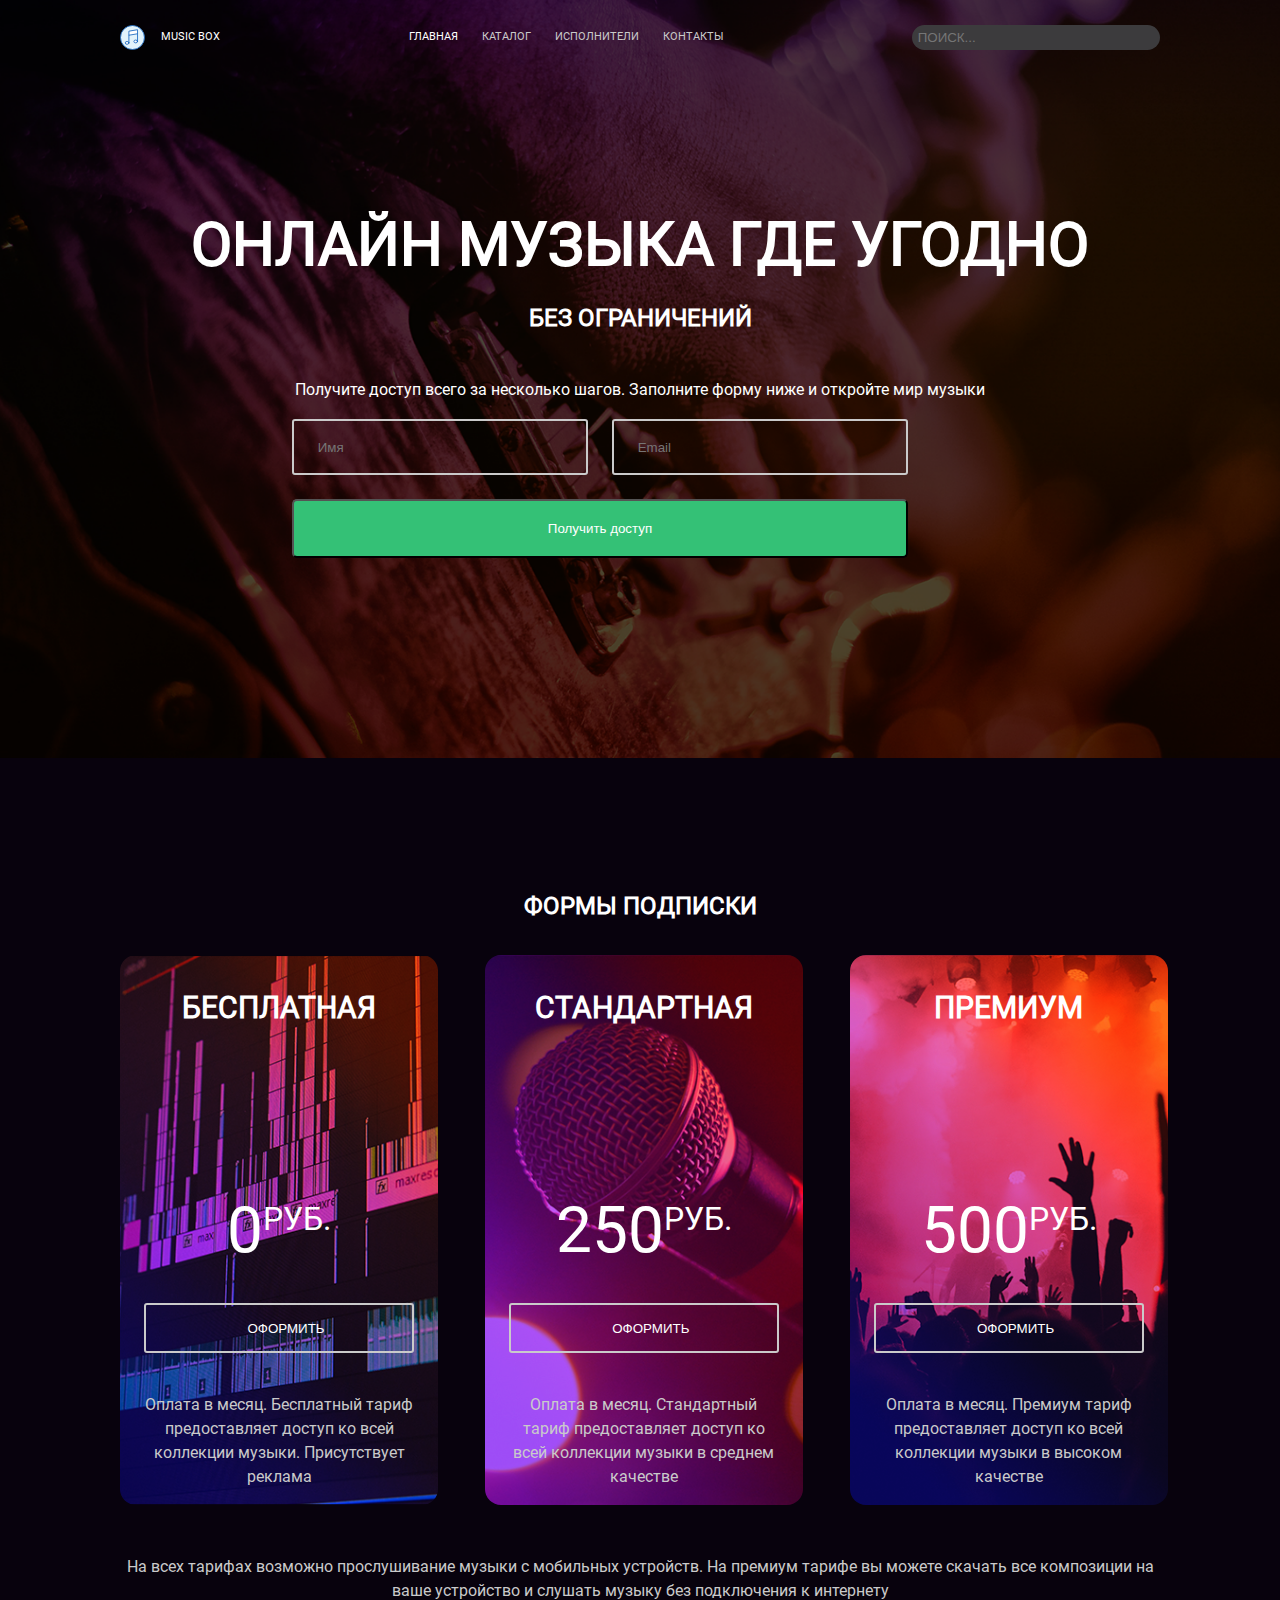
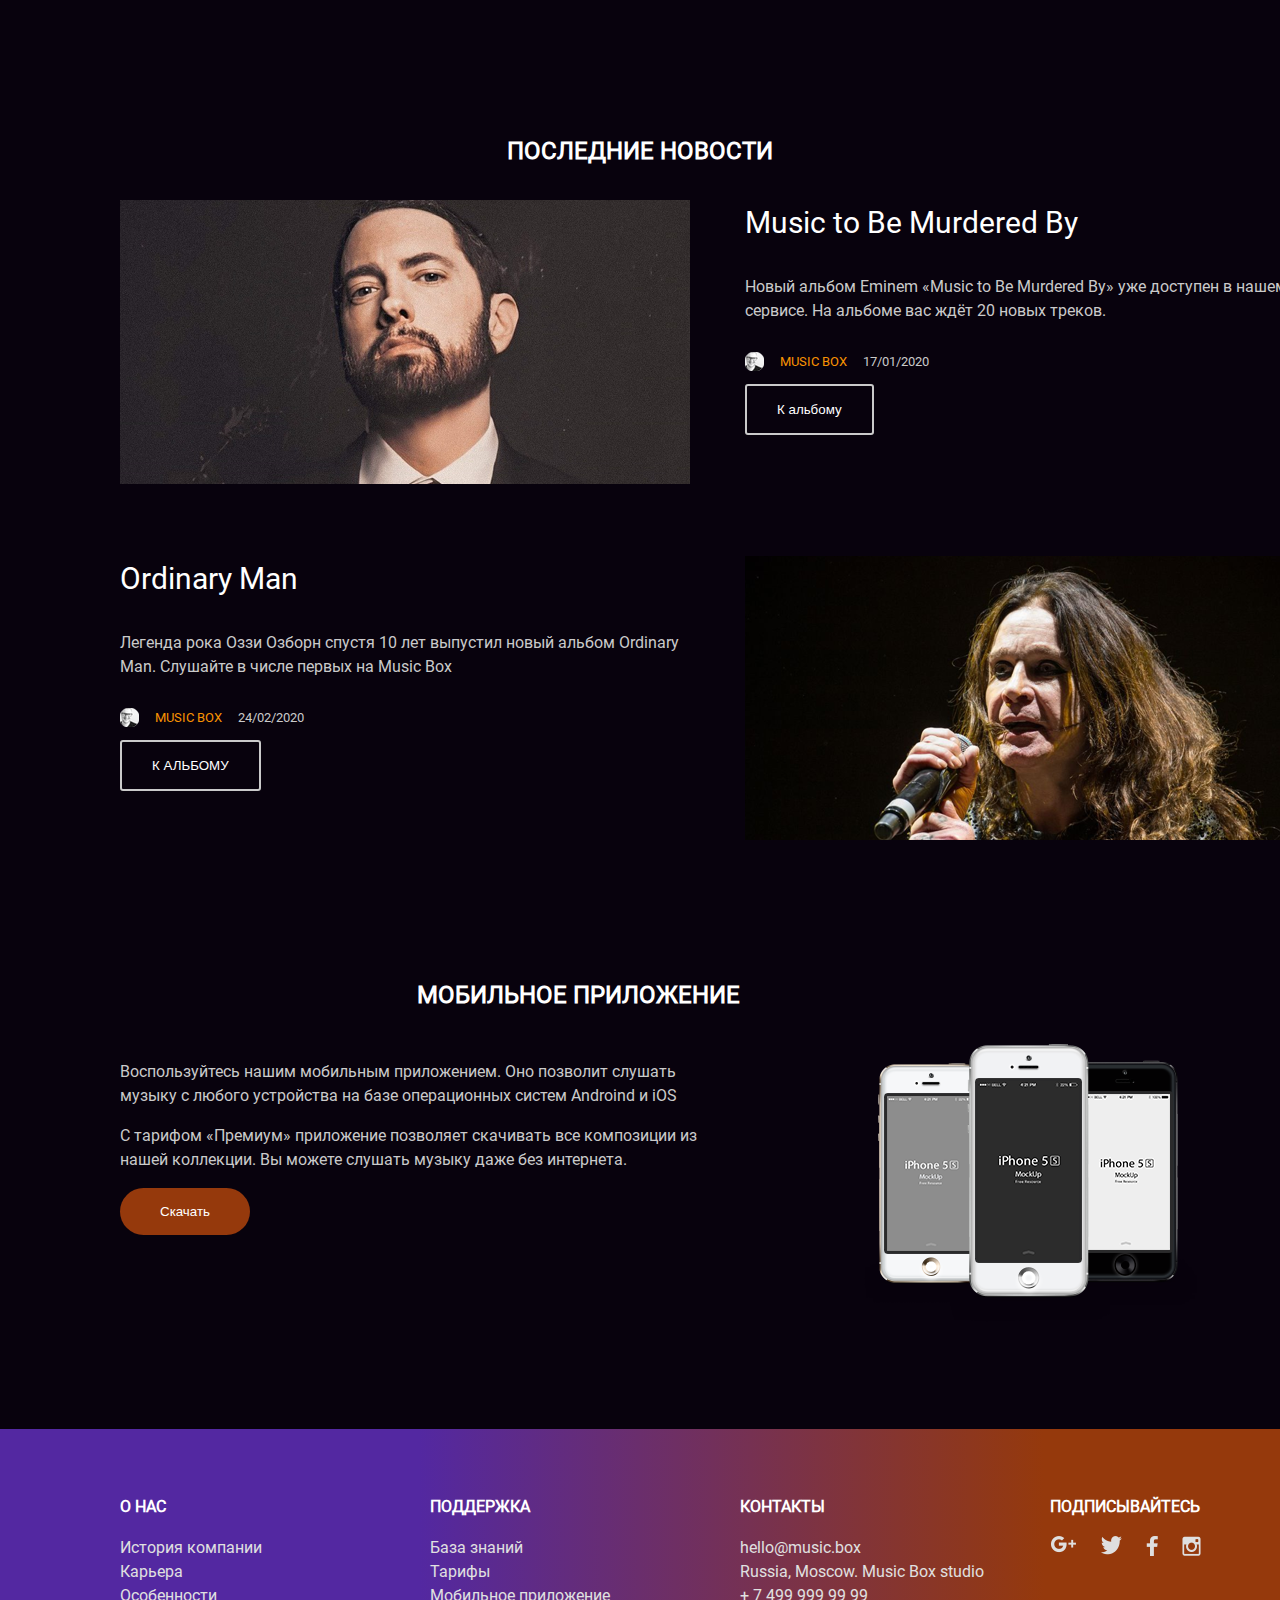
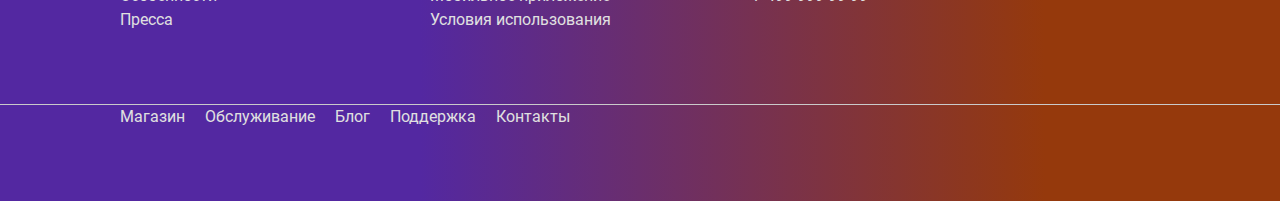
==== src/index.html @ 3cc0a477 "." ====
<!DOCTYPE html>
<html lang="ru">
  <head>
    <meta charset="utf-8">
    <meta name="viewport" content="width=device-width, initial-scale=1">
    <title>layout-designer-project-lvl2 MrsDante</title>
    <link rel="stylesheet" href="css/app.css">
  </head>
  <body>
   
    <header class="main-header" id="page-description">
      
      <nav class="header-navigation">

        <div class="header-nav-left">
         <img src="images/logo.svg" alt="maik" class="header-logo">
         <a class="header-navigation-item white-color" href="#">Music Box</a>
        </div>
        <div class="header-nav-middle">
         <a class="header-navigation-item white-color mobile-grey" href="#">Главная</a>
         <a class="header-navigation-item" href="#">Каталог</a>
         <a class="header-navigation-item mobile-white" href="#">Исполнители</a>
         <a class="header-navigation-item" href="#">Контакты</a>
        </div>
        <div class="header-nav-right">
         
          <input type="text" placeholder=" ПОИСК..." class="navigation-search-form">
        
        </div>
      
        </nav>

        <div class="header-main">
          <h1 class="header-main-title white-color">Онлайн музыка где угодно</h1>
          <h2 class="header-secont-title white-color">без ограничений</h2>
          <p class="header-description white-color">Получите доступ всего за несколько шагов. Заполните форму ниже и откройте мир музыки</p>
        
          <div class="header-register-forms">
            <input type="text" placeholder=" Имя" class="header-form-name white-color">
            <input type="text" placeholder=" Email" class="header-form-email white-color">
          
         <button class="btn header-button" type="submit">Получить доступ</button>
        </div>
          
        </div>

    </header>


    <section class="subscription" id="page-pricing">
      <h2 class="sub-title white-color">Формы подписки</h2>
       <div class="subscription-items">
          
          <div class="subscription-item sub-item-bg-1">
            <h3 class="subs-title">Бесплатная</h3>
            <div class="sub-price">
              <p class="pricing-value white-color">0<sup><span class="prise-up">РУБ.</span></sup></p>
            </div>
            <button class="btn sub-button">ОФОРМИТЬ</button>
            <p class="sub-description">Оплата в месяц. Бесплатный тариф предоставляет доступ ко всей коллекции музыки. Присутствует реклама</p>
          </div>

          <div class="subscription-item sub-item-bg-2">
            <h3 class="subs-title">Стандартная</h3>
            <div class="sub-price">
              <p class="pricing-value white-color">250<sup><span class="prise-up">РУБ.</span></sup></p>
            </div>
            <button class="btn sub-button">ОФОРМИТЬ</button>
            <p class="sub-description">Оплата в месяц. Стандартный тариф предоставляет доступ ко всей коллекции музыки в среднем качестве</p>
          </div>

          <div class="subscription-item sub-item-bg-3">
            <h3 class="subs-title">Премиум</h3>
            <div class="sub-price">
              <p class="pricing-value white-color">500<sup><span class="prise-up">РУБ.</span></sup></p>
            </div>
            <button class="btn sub-button">ОФОРМИТЬ</button>
            <p class="sub-description">Оплата в месяц. Премиум тариф предоставляет доступ ко всей коллекции музыки в высоком качестве</p>
          </div>          


       </div>

 <p class="sub-section-note">На всех тарифах возможно прослушивание музыки с мобильных устройств. На премиум тарифе вы можете скачать все композиции на ваше устройство и слушать музыку без подключения к интернету</p>
    </section>



    <section class="news">

<h2 class="news-header white-color">Последние новости</h2>

<div class="news-container">


   <div class="news-item">
     <div class="news-left">
       <img src="images/Music to Be Murdered By.png" alt="бородатый чел">
     </div>
     <div class="news-right">
     <h3 class="news-item-header">Music to Be Murdered By</h3>
     <p>Новый альбом Eminem «Music to Be Murdered By» уже доступен в нашем сервисе. На альбоме вас ждёт 20 новых треков.</p>
     <div class="news-links">
       <img class="news-icon" alt="music" src="images/avatar.png">
       <a class="news-link" href="#">Music box</a>
       <p>17/01/2020</p>
     </div>
     <button class="btn news-btn">К альбому</button>
     </div>
   </div>

   <!-- <div class="news-item">
    <div class="news-right">
      <img src="images/Ordinary Man.png" alt="женщина с микрофоном">
    </div>
    <div class="news-left">
    <h3>Ordinary Man</h3>
    <p>Легенда рока Оззи Озборн спустя 10 лет выпустил новый альбом Ordinary Man. Слушайте в числе первых на Music Box</p>
    <div class="news-links">
      <a class="news-link" href="#">MUSIC BOX</a>
      <a class="news-link" href="#">24/02/2020</a>
    </div>
    <button class="btn news-btn">К АЛЬБОМУ</button>
    </div>
  </div> -->

  <div class="news-item news-item-bottom">
    <div class="news-right">
      <h3 class="news-item-header">Ordinary Man</h3>
      <p>Легенда рока Оззи Озборн спустя 10 лет выпустил новый альбом Ordinary Man. Слушайте в числе первых на Music Box</p>
      <div class="news-links">
        <img class="news-icon" alt="music" src="images/avatar.png">
        <a class="news-link" href="#">MUSIC BOX</a>
        <p>24/02/2020</p>
      </div>
      <button class="btn news-btn">К АЛЬБОМУ</button>
    </div>
    <div class="news-left">
      <img src="images/Ordinary Man.png" alt="женщина с микрофоном">
    </div>
  </div>

</div>
    </section>



    <section class="mobile-app" id="page-app">
      <h2 class="mobile-app-title white-color">Мобильное приложение</h2>
      <div class="mobile-app-description">
        <div class="mob-app-left">
          <p>Воспользуйтесь нашим мобильным приложением. Оно позволит слушать музыку с любого устройства на базе операционных систем Androind и iOS</p>
          <p>С тарифом «Премиум» приложение позволяет скачивать все композиции из нашей коллекции. Вы можете слушать музыку даже без интернета.</p>
          <button class="btn mobile-app-button">Скачать</button>
        </div>
        <div class="mob-app-right">
          <img src="images/iphone.png" alt="телефоны" class="mobile-app-image">
        </div>
      </div>
    </section>
  

    <footer class="main-footer bg-gradient">
      
      <div class="footer-container"> <!--контейнеру в сss задать внизу белый бордер-->
       
        <div class="footer-item">
          <p class="link-title white-color">О нас</p>
          <a href="#" class="footer-link">История компании</a>
          <a href="#" class="footer-link">Карьера</a>
          <a href="#" class="footer-link">Особенности</a>
          <a href="#" class="footer-link">Пресса</a>
        </div>

        <div class="footer-item">
          <p class="link-title white-color">Поддержка</p>
          <a href="#" class="footer-link">База знаний</a>
          <a href="#" class="footer-link">Тарифы</a>
          <a href="#" class="footer-link">Мобильное приложение</a>
          <a href="#" class="footer-link">Условия использования</a>
        </div>

        <div class="footer-item">
          <p class="link-title white-color">Контакты</p>
          <a href="#" class="footer-link">hello@music.box</a>
          <a href="#" class="footer-link">Russia, Moscow. Music Box studio</a>
          <a href="#" class="footer-link">+ 7 499 999 99 99</a>
        </div>
        
        <div class="footer-item">
          <p class="link-title white-color">Подписывайтесь</p>
          <div class="footer-images">
          <a href="#" class="footer-link"><img src="images/Google+.png" alt="google" class="footer-icon footer-img-marg" width="26px" height="17px"></a>
          <a href="#" class="footer-link"><img src="images/Twitter.png" alt="twitter" class="footer-icon footer-img-marg"  width="22px" height="19px"></a>
          <a href="#" class="footer-link"><img src="images/Facebook.png" alt="facebook" class="footer-icon footer-img-marg"  width="12px" height="20px"></a>
          <a href="#" class="footer-link"><img src="images/Instagram.png" alt="instagram" class="footer-icon footer-img-marg"  width="19px" height="20px"></a>
          </div>
        </div>       

      </div>

      <div class="footer-navigation-line">
        <div clas="footer-navigation-links">
        <a href="#" class="footer-link footer-link-bottom">Магазин</a>
        <a href="#" class="footer-link footer-link-bottom">Обслуживание</a>
        <a href="#" class="footer-link footer-link-bottom">Блог</a>
        <a href="#" class="footer-link footer-link-bottom">Поддержка</a>
        <a href="#" class="footer-link footer-link-bottom">Контакты</a>
      </div>
      </div>

    </footer>


  </body>
</html>
---- src/css/app.css ----
@font-face {
  font-weight: 400;
  font-family: "Roboto";
  src: url("../fonts/Roboto-Regular.ttf") format("truetype");
}

@font-face {
  font-weight: 500;
  font-family: "Roboto Medium";
  src: url("../fonts/Roboto-Medium.ttf") format("truetype");
}

@font-face {
  font-weight: 700;
  font-family: "Roboto Bold";
  src: url("../fonts/Roboto-Bold.ttf") format("truetype");
}

/* * {
    box-sizing: border-box;
  }*/
body {
  font-family: Roboto, sans-serif;
  /*font-size: 18px;*/
  line-height: 1.5;
  background-color: #08020d;
  color: #cacaca;
  margin: 0;
}

h1 {
  font-size: 60px;
  line-height: 90px;
  font-weight: bold;
  text-transform: uppercase;
}

h2 {
  /*font-size: 38px;*/
  line-height: 57px;
  font-weight: bold;
  text-transform: uppercase;
}

h3 {
  font-size: 30px;
}

.white-color {
  color: white;
}

@media (max-width: 770px) {
  h1 {
    font-size: 30px;
    line-height: 45px;
    font-weight: bold;
    text-transform: uppercase;
  }
  h2 {
    font-size: 18px;
    line-height: 27px;
    font-weight: bold;
    text-transform: uppercase;
  }
}

header {
  width: 100%;
  max-width: 1440px;
  position: relative;
}

.main-header {
  background-image: url("../images/banner.png");
  background-position: center;
  background-size: cover;
  width: 100%;
}

.header-logo {
  width: 25px;
  height: 25px;
}

.header-navigation {
  padding-top: 25px;
  padding-right: 120px;
  padding-left: 120px;
  display: -webkit-box;
  display: -ms-flexbox;
  display: flex;
  -webkit-box-orient: horizontal;
  -webkit-box-direction: normal;
      -ms-flex-direction: row;
          flex-direction: row;
  -webkit-box-align: center;
      -ms-flex-align: center;
          align-items: center;
  -webkit-box-pack: justify;
      -ms-flex-pack: justify;
          justify-content: space-between;
  font-size: 11px;
  font-weight: normal;
}

.header-navigation-item {
  text-decoration: none;
  text-transform: uppercase;
  color: #CACACA;
}

.header-navigation-item.white-color {
  color: white;
}

.header-nav-left {
  justify-self: flex-start;
  -ms-flex-item-align: center;
      align-self: center;
  display: -webkit-box;
  display: -ms-flexbox;
  display: flex;
  gap: 16px;
  -webkit-box-align: center;
      -ms-flex-align: center;
          align-items: center;
}

.header-nav-right {
  justify-self: flex-end;
}

.header-nav-middle {
  display: -webkit-box;
  display: -ms-flexbox;
  display: flex;
  gap: 24px;
  -webkit-box-align: center;
      -ms-flex-align: center;
          align-items: center;
}

.navigation-search-form {
  width: 248px;
  height: 25px;
  padding: 0;
  margin-right: 0;
  border-radius: 50px;
  background-color: #3C3B3D;
  -webkit-box-sizing: border-box;
          box-sizing: border-box;
  border-color: transparent;
}

.header-main {
  padding-top: 150px;
  padding-bottom: 200px;
  margin-left: 120px;
  margin-right: 120px;
  text-align: center;
}

.header-main-title,
.header-secont-title,
.header-description {
  margin: 0;
}

.header-description {
  padding-bottom: 17px;
}

.header-secont-title {
  padding-bottom: 31px;
}

.header-register-forms {
  display: -ms-grid;
  display: grid;
  grid-column-gap: 24px;
  max-width: 570px;
  -webkit-box-pack: center;
      -ms-flex-pack: center;
          justify-content: center;
  margin-left: 195px;
}

.header-button {
  /*width: 1070px;*/
  min-width: 570px;
  border-radius: 5px;
  padding: 20px 30px;
  background-color: #34C176;
  color: white;
  -ms-grid-column: 1;
  -ms-grid-column-span: 2;
  grid-column: 1/3;
  -ms-grid-row: 2;
  grid-row: 2;
}

.header-form-name,
.header-form-email {
  background-color: transparent;
  border: 2px solid #cacaca;
  border-radius: 3px;
  min-width: 270px;
  min-height: 50px;
  padding-left: 20px;
  margin-bottom: 1.5rem;
}

.header-form-name {
  -ms-grid-column: 1;
  -ms-grid-column-span: 1;
  grid-column: 1/2;
  -ms-grid-row: 1;
  grid-row: 1;
}

.header-form-email {
  -ms-grid-column: 2;
  -ms-grid-column-span: 1;
  grid-column: 2/3;
  -ms-grid-row: 1;
  grid-row: 1;
}

@media (max-width: 770px) {
  header {
    width: 100%;
    max-width: 770px;
    padding-right: 20px;
    padding-left: 20px;
  }
  .header-navigation {
    display: -webkit-box;
    display: -ms-flexbox;
    display: flex;
    -webkit-box-orient: vertical;
    -webkit-box-direction: normal;
        -ms-flex-direction: column;
            flex-direction: column;
    -ms-flex-wrap: nowrap;
        flex-wrap: nowrap;
    padding: 27px 0 0 0;
    -webkit-box-align: start;
        -ms-flex-align: start;
            align-items: flex-start;
  }
  .header-nav-middle {
    display: -webkit-box;
    display: -ms-flexbox;
    display: flex;
    -webkit-box-orient: vertical;
    -webkit-box-direction: normal;
        -ms-flex-direction: column;
            flex-direction: column;
    gap: 0;
    padding-top: 17px;
  }
  .header-navigation-item {
    -ms-flex-item-align: start;
        align-self: flex-start;
    -ms-grid-column-align: center;
        justify-self: center;
  }
  .header-nav-left {
    -ms-flex-item-align: start;
        align-self: flex-start;
    justify-self: center;
    display: -webkit-box;
    display: -ms-flexbox;
    display: flex;
    -webkit-box-pack: center;
        -ms-flex-pack: center;
            justify-content: center;
  }
  .navigation-search-form {
    width: 70vh;
    margin-top: 17px;
  }
  .header-main {
    margin: 0;
  }
  .header-register-forms {
    display: -webkit-box;
    display: -ms-flexbox;
    display: flex;
    -webkit-box-orient: vertical;
    -webkit-box-direction: normal;
        -ms-flex-direction: column;
            flex-direction: column;
    margin: 0;
  }
  .header-button {
    min-width: 270px;
  }
  .mobile-grey {
    color: #CACACA;
  }
  .mobile-white {
    color: white;
  }
}

.subscription {
  padding-top: 100px;
  text-align: center;
  margin-right: 120px;
  margin-left: 120px;
}

.subscription-items {
  display: -ms-grid;
  display: grid;
  -ms-grid-columns: 1fr 1fr 1fr;
      grid-template-columns: 1fr 1fr 1fr;
  grid-column-gap: 46.8px;
  padding-bottom: 50px;
}

.subscription-item {
  padding-right: 1.5rem;
  padding-left: 1.5rem;
  border-radius: 1rem;
}

.sub-item-bg-1 {
  background-image: url("../images/subscribe_1.png");
  background-position: center;
  background-size: cover;
}

.sub-item-bg-2 {
  background-image: url("../images/subscribe_2.png");
  background-position: center;
  background-size: cover;
}

.sub-item-bg-3 {
  background-image: url("../images/subscribe_3.png");
  background-position: center;
  background-size: cover;
}

.subs-title {
  color: white;
  text-transform: uppercase;
}

.sub-description {
  font-weight: 12.8px;
}

.sub-button {
  background-color: transparent;
  border: 2px solid #cacaca;
  border-radius: 3px;
  min-width: 270px;
  min-height: 50px;
  padding-left: 20px;
  margin-bottom: 1.5rem;
  color: white;
}

.sub-button:hover {
  background-color: #cacaca;
  opacity: 50%;
}

.pricing-value {
  line-height: 1em;
  padding-top: 120px;
  padding-bottom: 40px;
  margin: 0;
  font-size: 64px;
}

.prise-up {
  font-size: 32px;
}

.sub-section-note {
  margin: 0;
}

.news {
  padding-top: 100px;
  margin-right: 120px;
  margin-left: 120px;
}

.news-header {
  text-align: center;
}

.news-item {
  display: -ms-grid;
  display: grid;
  -ms-grid-columns: 575px 575px;
      grid-template-columns: 575px 575px;
  grid-column-gap: 50px;
}

.news-item-bottom {
  padding-top: 65px;
}

.news-item-header {
  font-weight: 30px;
  line-height: 45px;
  font-weight: normal;
  color: white;
  margin-top: 0;
}

.news-btn {
  padding: 16px 30px;
  background-color: transparent;
  border: 2px solid #cacaca;
  border-radius: 3px;
  color: white;
}

.news-btn:hover {
  background-color: #cacaca;
  opacity: 50%;
}

.news-links {
  font-size: 12.8px;
  display: -ms-grid;
  display: grid;
  -ms-grid-columns: 19px 67px 69px;
      grid-template-columns: 19px 67px 69px;
  grid-column-gap: 16px;
}

.news-icon {
  width: 19px;
  height: 19px;
  -ms-flex-item-align: center;
      -ms-grid-row-align: center;
      align-self: center;
}

.news-link {
  text-decoration: none;
  text-transform: uppercase;
  color: #F89202;
  -ms-flex-item-align: center;
      -ms-grid-row-align: center;
      align-self: center;
}

.mobile-app {
  padding-top: 100px;
  margin-right: 243px;
  margin-bottom: 100px;
  margin-left: 120px;
}

.mobile-app-title {
  text-align: center;
}

.mobile-app-image {
  width: 333px;
  height: 278px;
}

.mobile-app-description {
  display: -ms-grid;
  display: grid;
  -ms-grid-columns: 600px 333px;
      grid-template-columns: 600px 333px;
  grid-column-gap: 144px;
}

.mobile-app-button {
  background-color: #95390C;
  border: none;
  border-radius: 32px;
  padding: 16px 40px;
  font-weight: 12.8px;
  color: white;
  cursor: pointer;
}

.mobile-app-button:hover {
  background-color: #F89202;
  opacity: 1;
}

.main-footer {
  padding-top: 3rem;
  padding-bottom: 2rem;
  max-width: 1440px;
}

.bg-gradient {
  background: linear-gradient(89.75deg, #5328a1 32.83%, #95390c 81.56%);
}

.footer-container {
  display: -ms-grid;
  display: grid;
  -ms-grid-columns: (270px)[4];
      grid-template-columns: repeat(4, 270px);
  grid-column-gap: 40px;
  margin-right: 120px;
  margin-bottom: 72px;
  margin-left: 120px;
}

.footer-item {
  text-align: left;
  display: -webkit-box;
  display: -ms-flexbox;
  display: flex;
  -webkit-box-orient: vertical;
  -webkit-box-direction: normal;
      -ms-flex-direction: column;
          flex-direction: column;
  -ms-flex-wrap: nowrap;
      flex-wrap: nowrap;
}

.link-title {
  font-weight: 18px;
  line-height: 27px;
  text-transform: uppercase;
  font-weight: bold;
}

.footer-link {
  text-decoration: none;
  color: #E0E0E0;
  font-size: 16px;
  line-height: 24px;
  font-weight: normal;
}

.footer-navigation-line {
  border-top: 1px solid #CACACA;
  margin-bottom: 40px;
}

.footer-navigation-links {
  margin-top: 40px;
}

.footer-link-bottom {
  padding-right: 16px;
  margin-top: 40px;
}

.footer-link-bottom:first-child {
  padding-left: 120px;
}

.footer-images {
  display: -webkit-box;
  display: -ms-flexbox;
  display: flex;
  -webkit-box-orient: horizontal;
  -webkit-box-direction: normal;
      -ms-flex-direction: row;
          flex-direction: row;
}

.footer-img-marg {
  margin-right: 24px;
}
/*# sourceMappingURL=app.css.map */
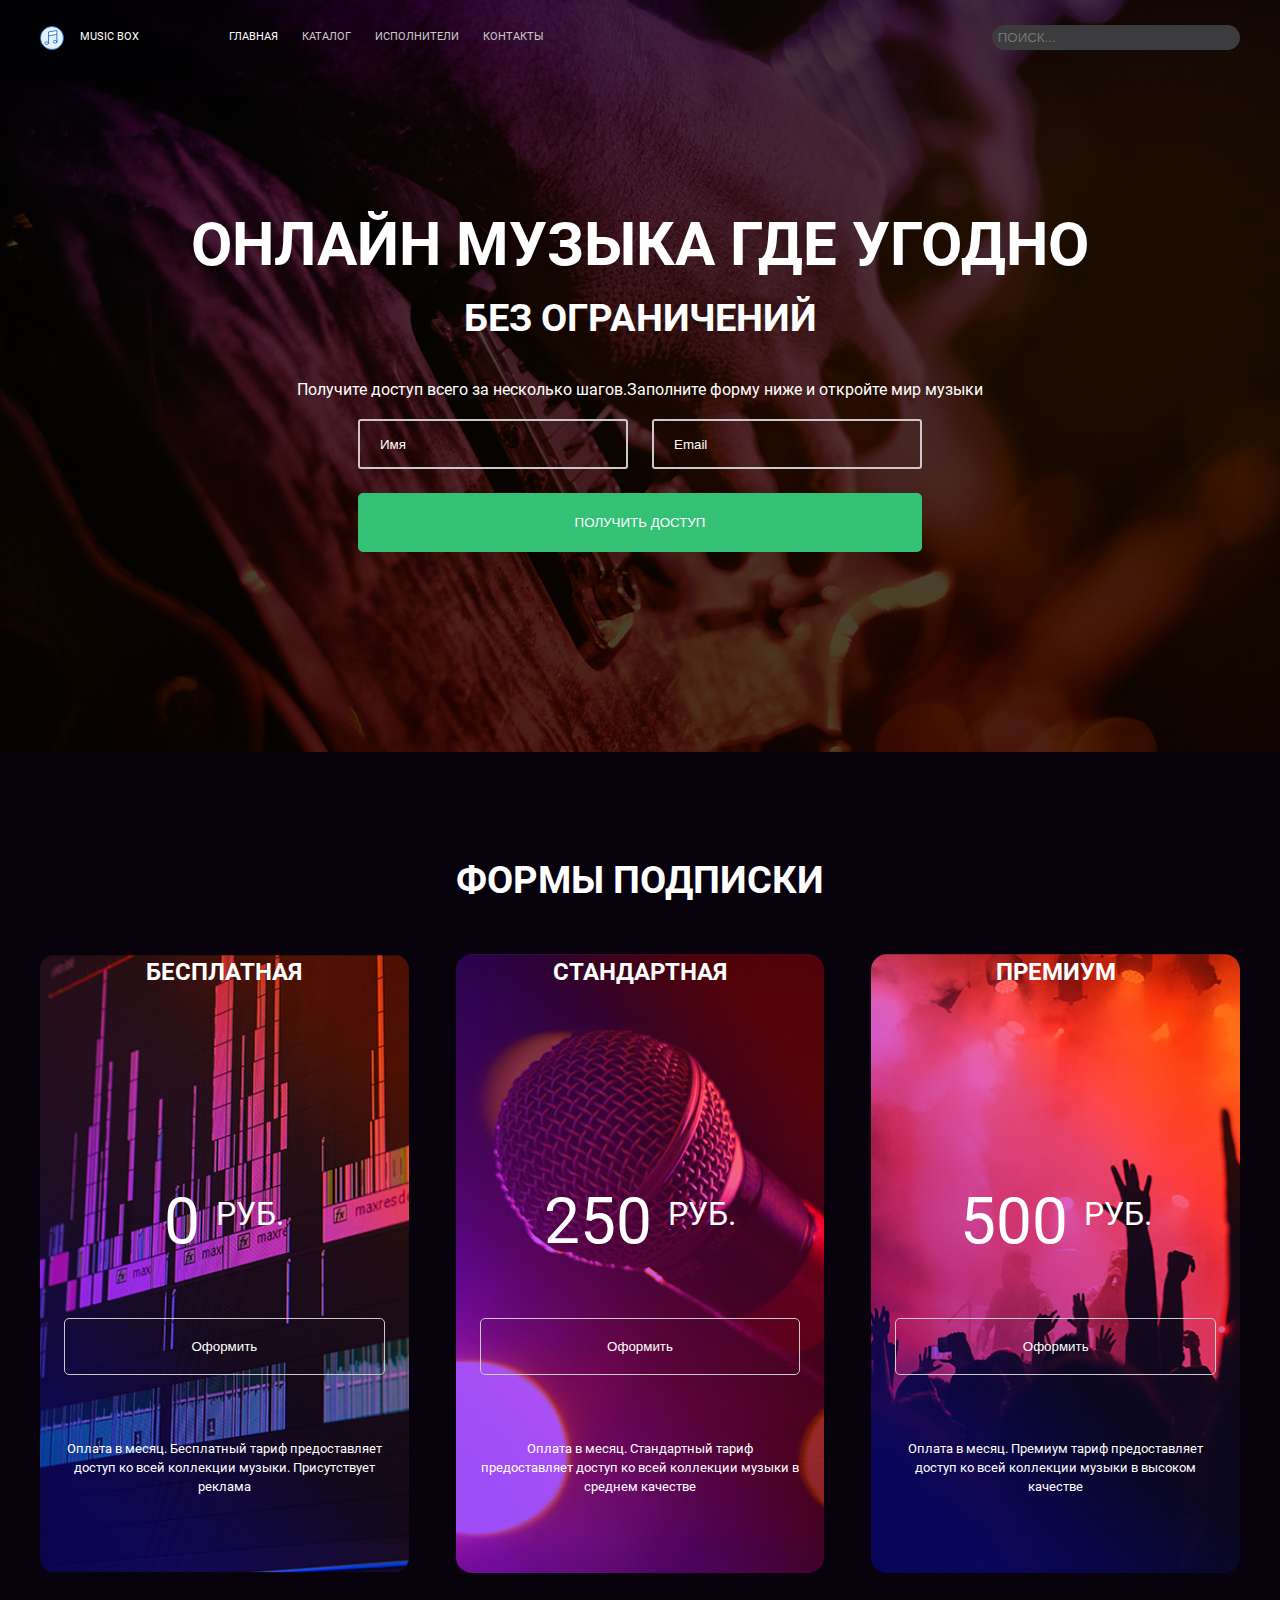
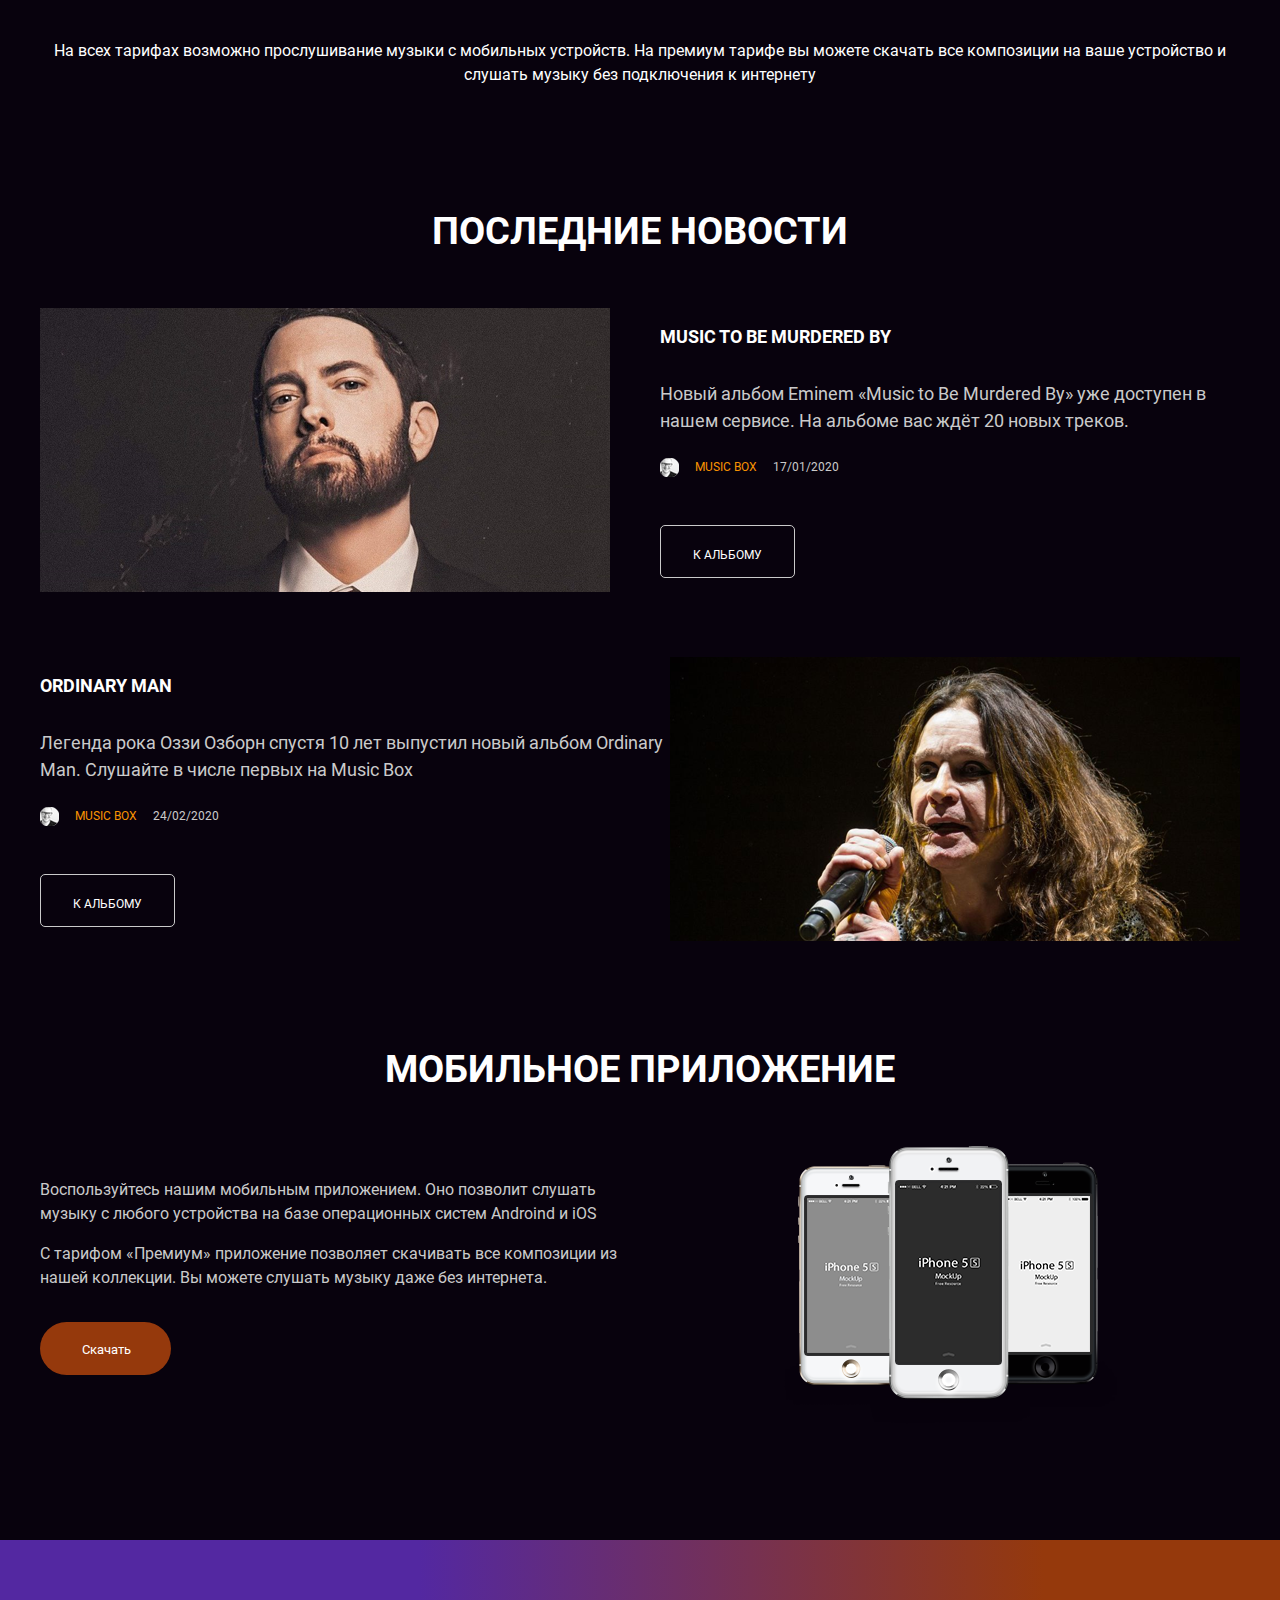
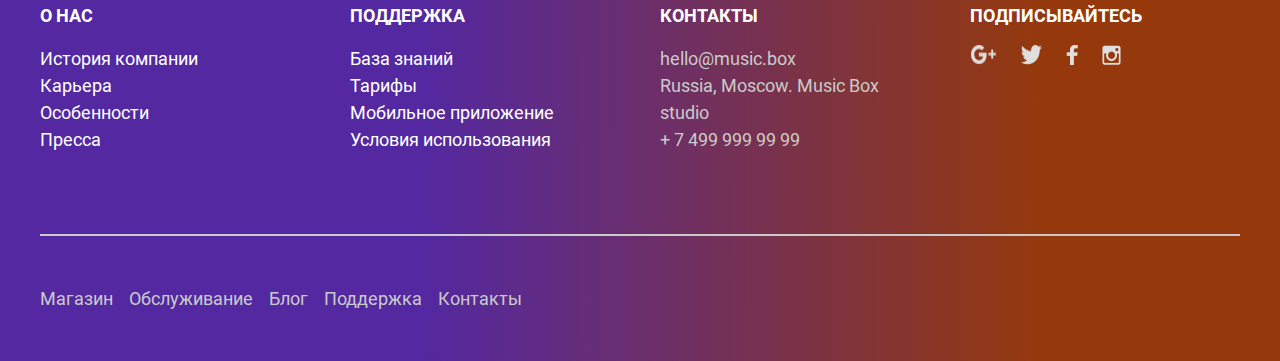
==== commit eb318795: "." ====
--- a/src/index.html
+++ b/src/index.html
@@ -1,216 +1,194 @@
 <!DOCTYPE html>
-<html lang="ru">
-  <head>
-    <meta charset="utf-8">
-    <meta name="viewport" content="width=device-width, initial-scale=1">
-    <title>layout-designer-project-lvl2 MrsDante</title>
-    <link rel="stylesheet" href="css/app.css">
-  </head>
-  <body>
-   
-    <header class="main-header" id="page-description">
-      
-      <nav class="header-navigation">
-
-        <div class="header-nav-left">
-         <img src="images/logo.svg" alt="maik" class="header-logo">
-         <a class="header-navigation-item white-color" href="#">Music Box</a>
-        </div>
-        <div class="header-nav-middle">
-         <a class="header-navigation-item white-color mobile-grey" href="#">Главная</a>
-         <a class="header-navigation-item" href="#">Каталог</a>
-         <a class="header-navigation-item mobile-white" href="#">Исполнители</a>
-         <a class="header-navigation-item" href="#">Контакты</a>
-        </div>
-        <div class="header-nav-right">
-         
-          <input type="text" placeholder=" ПОИСК..." class="navigation-search-form">
-        
-        </div>
-      
-        </nav>
-
-        <div class="header-main">
-          <h1 class="header-main-title white-color">Онлайн музыка где угодно</h1>
-          <h2 class="header-secont-title white-color">без ограничений</h2>
-          <p class="header-description white-color">Получите доступ всего за несколько шагов. Заполните форму ниже и откройте мир музыки</p>
-        
-          <div class="header-register-forms">
-            <input type="text" placeholder=" Имя" class="header-form-name white-color">
-            <input type="text" placeholder=" Email" class="header-form-email white-color">
-          
-         <button class="btn header-button" type="submit">Получить доступ</button>
-        </div>
-          
-        </div>
-
-    </header>
-
-
-    <section class="subscription" id="page-pricing">
-      <h2 class="sub-title white-color">Формы подписки</h2>
-       <div class="subscription-items">
-          
-          <div class="subscription-item sub-item-bg-1">
-            <h3 class="subs-title">Бесплатная</h3>
-            <div class="sub-price">
-              <p class="pricing-value white-color">0<sup><span class="prise-up">РУБ.</span></sup></p>
-            </div>
-            <button class="btn sub-button">ОФОРМИТЬ</button>
-            <p class="sub-description">Оплата в месяц. Бесплатный тариф предоставляет доступ ко всей коллекции музыки. Присутствует реклама</p>
+<html lang="en">
+<head>
+    <meta charset="UTF-8">
+    <link rel="stylesheet" href="./css/app.css">
+    <title>MrsDante/layout-designer-project-lvl2</title>
+</head>
+<body>
+      <div id="page-description" class=" main-container page-description-background">
+          <div class="content-wrapper">
+              <header>
+                  <div class="header-left">
+                      <div class="sign-plus-music-box">
+                          <img alt="musical sign" src="images/logo.svg" class="musical-sign">
+                          <div class="music-box">MUSIC BOX</div>
+                      </div>
+                      <div class="header-navigation">
+                          <div class="bright-text-color">ГЛАВНАЯ</div>
+                          <div>КАТАЛОГ</div>
+                          <div>ИСПОЛНИТЕЛИ</div>
+                          <div>КОНТАКТЫ</div>
+                      </div>
+                  </div>
+                  <input type="text" placeholder=" ПОИСК..." class="search-form">
+              </header>
+              <div class="subscribe-section">
+                  <h1>ОНЛАЙН МУЗЫКА ГДЕ УГОДНО</h1>
+                  <h2>БЕЗ ОГРАНИЧЕНИЙ</h2>
+                  <div class="instruction">
+                      <span>Получите доступ всего за несколько шагов.</span>
+                      <span>Заполните форму ниже и откройте мир музыки</span>
+                  </div>
+                  <form class="page-description-forms">
+                      <div class="form-inputs bright-color">
+                          <input type="text" placeholder="Имя" class="bright-text-color">
+                          <input type="text" placeholder="Email" class="bright-text-color">
+                      </div>
+                      <button type="submit" class="btn bright-text-color bg-color">Получить доступ</button>
+                  </form>
+              </div>
           </div>
-
-          <div class="subscription-item sub-item-bg-2">
-            <h3 class="subs-title">Стандартная</h3>
-            <div class="sub-price">
-              <p class="pricing-value white-color">250<sup><span class="prise-up">РУБ.</span></sup></p>
-            </div>
-            <button class="btn sub-button">ОФОРМИТЬ</button>
-            <p class="sub-description">Оплата в месяц. Стандартный тариф предоставляет доступ ко всей коллекции музыки в среднем качестве</p>
+      </div>
+      <div id="page-pricing" class="page-pricing-background bright-text-color">
+          <div class="page-pricing-content">
+              <h2>Формы подписки</h2>
+              <div class="pricing-cards">
+                  <div class="pricing-item bg-1">
+                      <h3>Бесплатная</h3>
+                      <p class="pricing-value">0&nbsp;<span class="currency">РУБ.</span></p>
+                      <button type="submit" class="page-pricing-btn ">
+                          <a href="#">Оформить</a>
+                      </button>
+                      <p class="pricing-footer">
+                          Оплата в месяц. Бесплатный тариф предоставляет доступ ко всей коллекции музыки.
+                          Присутствует реклама
+                      </p>
+                  </div>
+                  <div class="pricing-item bg-2">
+                      <h3>Стандартная</h3>
+                      <p class="pricing-value">250&nbsp;<span class="currency">РУБ.</span></p>
+                      <button type="submit" class="page-pricing-btn ">
+                        <a href="#">Оформить</a>
+                      </button>
+                      <p class="pricing-footer">
+                          Оплата в месяц. Стандартный тариф предоставляет доступ ко всей коллекции музыки
+                          в среднем качестве
+                      </p>
+                  </div>
+                  <div class="pricing-item bg-3">
+                      <h3>Премиум</h3>
+                      <div class="pricing-value"><span>500</span>&nbsp;<span class="currency">РУБ.</span></div>
+                      <button type="submit" class="page-pricing-btn">
+                          <a href="#">Оформить</a>
+                      </button>
+                      <p class="pricing-footer">
+                          Оплата в месяц. Премиум тариф предоставляет доступ ко всей коллекции музыки в высоком качестве
+                      </p>
+                  </div>
+              </div>
+              <p class="page-pricing-footer">
+                  На всех тарифах возможно прослушивание музыки с мобильных устройств. На премиум тарифе вы можете
+                  скачать все композиции на ваше устройство и слушать музыку без подключения к интернету
+              </p>
           </div>
-
-          <div class="subscription-item sub-item-bg-3">
-            <h3 class="subs-title">Премиум</h3>
-            <div class="sub-price">
-              <p class="pricing-value white-color">500<sup><span class="prise-up">РУБ.</span></sup></p>
-            </div>
-            <button class="btn sub-button">ОФОРМИТЬ</button>
-            <p class="sub-description">Оплата в месяц. Премиум тариф предоставляет доступ ко всей коллекции музыки в высоком качестве</p>
-          </div>          
-
-
-       </div>
-
- <p class="sub-section-note">На всех тарифах возможно прослушивание музыки с мобильных устройств. На премиум тарифе вы можете скачать все композиции на ваше устройство и слушать музыку без подключения к интернету</p>
-    </section>
-
-
-
-    <section class="news">
-
-<h2 class="news-header white-color">Последние новости</h2>
-
-<div class="news-container">
-
-
-   <div class="news-item">
-     <div class="news-left">
-       <img src="images/Music to Be Murdered By.png" alt="бородатый чел">
-     </div>
-     <div class="news-right">
-     <h3 class="news-item-header">Music to Be Murdered By</h3>
-     <p>Новый альбом Eminem «Music to Be Murdered By» уже доступен в нашем сервисе. На альбоме вас ждёт 20 новых треков.</p>
-     <div class="news-links">
-       <img class="news-icon" alt="music" src="images/avatar.png">
-       <a class="news-link" href="#">Music box</a>
-       <p>17/01/2020</p>
-     </div>
-     <button class="btn news-btn">К альбому</button>
-     </div>
-   </div>
-
-   <!-- <div class="news-item">
-    <div class="news-right">
-      <img src="images/Ordinary Man.png" alt="женщина с микрофоном">
-    </div>
-    <div class="news-left">
-    <h3>Ordinary Man</h3>
-    <p>Легенда рока Оззи Озборн спустя 10 лет выпустил новый альбом Ordinary Man. Слушайте в числе первых на Music Box</p>
-    <div class="news-links">
-      <a class="news-link" href="#">MUSIC BOX</a>
-      <a class="news-link" href="#">24/02/2020</a>
-    </div>
-    <button class="btn news-btn">К АЛЬБОМУ</button>
-    </div>
-  </div> -->
-
-  <div class="news-item news-item-bottom">
-    <div class="news-right">
-      <h3 class="news-item-header">Ordinary Man</h3>
-      <p>Легенда рока Оззи Озборн спустя 10 лет выпустил новый альбом Ordinary Man. Слушайте в числе первых на Music Box</p>
-      <div class="news-links">
-        <img class="news-icon" alt="music" src="images/avatar.png">
-        <a class="news-link" href="#">MUSIC BOX</a>
-        <p>24/02/2020</p>
       </div>
-      <button class="btn news-btn">К АЛЬБОМУ</button>
-    </div>
-    <div class="news-left">
-      <img src="images/Ordinary Man.png" alt="женщина с микрофоном">
-    </div>
-  </div>
-
-</div>
-    </section>
-
-
-
-    <section class="mobile-app" id="page-app">
-      <h2 class="mobile-app-title white-color">Мобильное приложение</h2>
-      <div class="mobile-app-description">
-        <div class="mob-app-left">
-          <p>Воспользуйтесь нашим мобильным приложением. Оно позволит слушать музыку с любого устройства на базе операционных систем Androind и iOS</p>
-          <p>С тарифом «Премиум» приложение позволяет скачивать все композиции из нашей коллекции. Вы можете слушать музыку даже без интернета.</p>
-          <button class="btn mobile-app-button">Скачать</button>
-        </div>
-        <div class="mob-app-right">
-          <img src="images/iphone.png" alt="телефоны" class="mobile-app-image">
-        </div>
+      <div id="page-news">
+          <div class="content-wrapper">
+              <h2 class="bright-text-color margin-btm-48">Последние новости</h2>
+              <div class="news-item">
+                  <img src="images/Music to Be Murdered By.png" alt="фото Eminem">
+                  <div class="news">
+                      <div class="news-body">
+                          <h3 class="bright-text-color">Music to Be Murdered By</h3>
+                          <p>Новый альбом Eminem «Music to Be Murdered By» уже доступен в нашем сервисе.
+                              На альбоме вас ждёт 20 новых треков.</p>
+                      </div>
+                      <div class="news-footer">
+                          <div class="news-author">
+                              <img src="images/avatar.png" alt="avatar">
+                              <span>MUSIC BOX</span>
+                              <div>17/01/2020</div>
+                          </div>
+                          <button type="submit" class="btn page-news-btn">
+                            <a href="#">К альбому</a>
+                          </button>
+                      </div>
+                  </div>
+              </div>
+              <div class="news-item second-news">
+                  <div class="news second-news-content">
+                      <div class="news-body">
+                          <h3 class="bright-text-color">Ordinary Man</h3>
+                          <p>Легенда рока Оззи Озборн спустя 10 лет выпустил новый альбом Ordinary Man.
+                              Слушайте в числе первых на Music Box</p>
+                      </div>
+                      <div class="news-footer">
+                          <div class="news-author">
+                              <img src="images/avatar.png" alt="avatar">
+                              <span>MUSIC BOX</span>
+                              <div>24/02/2020</div>
+                          </div>
+                          <button type="submit" class="btn page-news-btn">
+                              <a href="#">К альбому</a>
+                          </button>
+                      </div>
+                  </div>
+                  <img src="images/Ordinary Man.png" alt="фото Оззи Озборн">
+              </div>
+              <div class="news-block"></div>
+          </div>
       </div>
-    </section>
-  
-
-    <footer class="main-footer bg-gradient">
-      
-      <div class="footer-container"> <!--контейнеру в сss задать внизу белый бордер-->
-       
-        <div class="footer-item">
-          <p class="link-title white-color">О нас</p>
-          <a href="#" class="footer-link">История компании</a>
-          <a href="#" class="footer-link">Карьера</a>
-          <a href="#" class="footer-link">Особенности</a>
-          <a href="#" class="footer-link">Пресса</a>
-        </div>
-
-        <div class="footer-item">
-          <p class="link-title white-color">Поддержка</p>
-          <a href="#" class="footer-link">База знаний</a>
-          <a href="#" class="footer-link">Тарифы</a>
-          <a href="#" class="footer-link">Мобильное приложение</a>
-          <a href="#" class="footer-link">Условия использования</a>
-        </div>
-
-        <div class="footer-item">
-          <p class="link-title white-color">Контакты</p>
-          <a href="#" class="footer-link">hello@music.box</a>
-          <a href="#" class="footer-link">Russia, Moscow. Music Box studio</a>
-          <a href="#" class="footer-link">+ 7 499 999 99 99</a>
-        </div>
-        
-        <div class="footer-item">
-          <p class="link-title white-color">Подписывайтесь</p>
-          <div class="footer-images">
-          <a href="#" class="footer-link"><img src="images/Google+.png" alt="google" class="footer-icon footer-img-marg" width="26px" height="17px"></a>
-          <a href="#" class="footer-link"><img src="images/Twitter.png" alt="twitter" class="footer-icon footer-img-marg"  width="22px" height="19px"></a>
-          <a href="#" class="footer-link"><img src="images/Facebook.png" alt="facebook" class="footer-icon footer-img-marg"  width="12px" height="20px"></a>
-          <a href="#" class="footer-link"><img src="images/Instagram.png" alt="instagram" class="footer-icon footer-img-marg"  width="19px" height="20px"></a>
+      <div id="page-app">
+          <div class="content-wrapper">
+              <h2 class="bright-text-color">Мобильное приложение</h2>
+              <div class="page-app-content">
+                  <div class="page-app-contents">
+                      <div class="page-app-content-text"><p>Воспользуйтесь нашим мобильным приложением. Оно позволит
+                          слушать музыку с любого устройства на базе операционных систем Androind и iOS</p>
+                          <p>С тарифом «Премиум» приложение позволяет скачивать все композиции из нашей коллекции.
+                              Вы можете слушать музыку даже без интернета.</p>
+                      </div>
+                      <button type="submit" class="page-app-btn bright-text-color">
+                          <a href="#">Скачать</a>
+                      </button>
+                  </div>
+                  <img src="images/iphone.png" alt="айфоны">
+              </div>
           </div>
-        </div>       
-
       </div>
-
-      <div class="footer-navigation-line">
-        <div clas="footer-navigation-links">
-        <a href="#" class="footer-link footer-link-bottom">Магазин</a>
-        <a href="#" class="footer-link footer-link-bottom">Обслуживание</a>
-        <a href="#" class="footer-link footer-link-bottom">Блог</a>
-        <a href="#" class="footer-link footer-link-bottom">Поддержка</a>
-        <a href="#" class="footer-link footer-link-bottom">Контакты</a>
-      </div>
-      </div>
-
-    </footer>
-
-
-  </body>
+      <footer class="bg-gradient">
+          <div class="content-wrapper">
+              <div class="footer-top-part">
+                  <div>
+                      <h2 class="footer-topic">О нас</h2>
+                      <div><a href="#">История компании</a></div>
+                      <div><a href="#">Карьера</a></div>
+                      <div><a href="#">Особенности</a></div>
+                      <div><a href="#">Пресса</a></div>
+                  </div>
+                  <div>
+                      <h2 class="footer-topic">Поддержка</h2>
+                      <a href="#">База знаний</a><br>
+                      <a href="#">Тарифы</a><br>
+                      <a href="#">Мобильное приложение</a><br>
+                      <a href="#">Условия использования</a>
+                  </div>
+                  <div>
+                      <h2 class="footer-topic">Контакты</h2>
+                      <div>hello@music.box</div>
+                      <div>Russia, Moscow. Music Box studio</div>
+                      <div>+ 7 499 999 99 99</div>
+                  </div>
+                  <div>
+                      <h2 class="footer-topic">Подписывайтесь</h2>
+                      <div class="media">
+                          <img src="images/Google+.png" alt="знак Гугл+">
+                          <img src="images/Twitter.png" alt="знак Твиттер">
+                          <img src="images/Facebook.png" alt="знак Фейсбук">
+                          <img src="images/Instagram.png" alt="знак Инстаграма">
+                      </div>
+                  </div>
+              </div>
+              <hr class="line">
+              <div class="footer-down-part">
+                  <span>Магазин</span>
+                  <span>Обслуживание</span>
+                  <span>Блог</span>
+                  <span>Поддержка</span>
+                  <span>Контакты</span>
+              </div>
+          </div>
+      </footer>
+</body>
 </html>--- a/src/css/app.css
+++ b/src/css/app.css
@@ -6,23 +6,18 @@
 
 @font-face {
   font-weight: 500;
-  font-family: "Roboto Medium";
+  font-family: "Roboto";
   src: url("../fonts/Roboto-Medium.ttf") format("truetype");
 }
 
 @font-face {
   font-weight: 700;
-  font-family: "Roboto Bold";
+  font-family: "Roboto";
   src: url("../fonts/Roboto-Bold.ttf") format("truetype");
 }
 
-/* * {
-    box-sizing: border-box;
-  }*/
 body {
-  font-family: Roboto, sans-serif;
-  /*font-size: 18px;*/
-  line-height: 1.5;
+  font: 18px/1.5 Roboto, sans-serif;
   background-color: #08020d;
   color: #cacaca;
   margin: 0;
@@ -33,21 +28,26 @@
   line-height: 90px;
   font-weight: bold;
   text-transform: uppercase;
+  margin-block: 0;
 }
 
 h2 {
-  /*font-size: 38px;*/
+  font-size: 38px;
   line-height: 57px;
   font-weight: bold;
   text-transform: uppercase;
-}
-
-h3 {
-  font-size: 30px;
-}
-
-.white-color {
-  color: white;
+  margin: 0;
+}
+
+.btn {
+  padding: 20px 30px;
+  border-radius: 5px;
+  text-transform: uppercase;
+  border-color: transparent;
+}
+
+.bright-text-color {
+  color: #FFFFFF;
 }
 
 @media (max-width: 770px) {
@@ -66,27 +66,8 @@
 }
 
 header {
-  width: 100%;
-  max-width: 1440px;
-  position: relative;
-}
-
-.main-header {
-  background-image: url("../images/banner.png");
-  background-position: center;
-  background-size: cover;
-  width: 100%;
-}
-
-.header-logo {
-  width: 25px;
-  height: 25px;
-}
-
-.header-navigation {
-  padding-top: 25px;
-  padding-right: 120px;
-  padding-left: 120px;
+  position: absolute;
+  top: 25px;
   display: -webkit-box;
   display: -ms-flexbox;
   display: flex;
@@ -100,48 +81,56 @@
   -webkit-box-pack: justify;
       -ms-flex-pack: justify;
           justify-content: space-between;
-  font-size: 11px;
-  font-weight: normal;
-}
-
-.header-navigation-item {
-  text-decoration: none;
-  text-transform: uppercase;
+  width: 100%;
+  max-width: 1200px;
+}
+
+.sign-plus-music-box {
+  display: -webkit-box;
+  display: -ms-flexbox;
+  display: flex;
+  -webkit-box-orient: horizontal;
+  -webkit-box-direction: normal;
+      -ms-flex-direction: row;
+          flex-direction: row;
+  -webkit-box-align: center;
+      -ms-flex-align: center;
+          align-items: center;
+}
+
+.musical-sign {
+  margin-left: 0;
+  width: 24px;
+  height: 24px;
+}
+
+.music-box {
+  font: 11px/16.5px Roboto, serif;
+  margin-left: 16px;
+}
+
+.header-navigation {
+  display: -webkit-box;
+  display: -ms-flexbox;
+  display: flex;
+  -webkit-box-orient: horizontal;
+  -webkit-box-direction: normal;
+      -ms-flex-direction: row;
+          flex-direction: row;
+  -webkit-box-align: center;
+      -ms-flex-align: center;
+          align-items: center;
+  gap: 24px;
+  margin-left: 90px;
   color: #CACACA;
-}
-
-.header-navigation-item.white-color {
-  color: white;
-}
-
-.header-nav-left {
-  justify-self: flex-start;
-  -ms-flex-item-align: center;
-      align-self: center;
-  display: -webkit-box;
-  display: -ms-flexbox;
-  display: flex;
-  gap: 16px;
-  -webkit-box-align: center;
-      -ms-flex-align: center;
-          align-items: center;
-}
-
-.header-nav-right {
-  justify-self: flex-end;
-}
-
-.header-nav-middle {
-  display: -webkit-box;
-  display: -ms-flexbox;
-  display: flex;
-  gap: 24px;
-  -webkit-box-align: center;
-      -ms-flex-align: center;
-          align-items: center;
-}
-
-.navigation-search-form {
+  font: 11px/16.5px Roboto, serif;
+}
+
+.bright-color {
+  color: #FFFFFF;
+}
+
+.search-form {
   width: 248px;
   height: 25px;
   padding: 0;
@@ -153,88 +142,356 @@
   border-color: transparent;
 }
 
-.header-main {
-  padding-top: 150px;
-  padding-bottom: 200px;
-  margin-left: 120px;
-  margin-right: 120px;
-  text-align: center;
-}
-
-.header-main-title,
-.header-secont-title,
-.header-description {
-  margin: 0;
-}
-
-.header-description {
-  padding-bottom: 17px;
-}
-
-.header-secont-title {
-  padding-bottom: 31px;
-}
-
-.header-register-forms {
-  display: -ms-grid;
-  display: grid;
-  grid-column-gap: 24px;
-  max-width: 570px;
+.header-left {
+  display: -webkit-box;
+  display: -ms-flexbox;
+  display: flex;
+  -webkit-box-orient: horizontal;
+  -webkit-box-direction: normal;
+      -ms-flex-direction: row;
+          flex-direction: row;
+  -webkit-box-align: center;
+      -ms-flex-align: center;
+          align-items: center;
+}
+
+@media (max-width: 770px) {
+  header {
+    position: absolute;
+    display: -webkit-box;
+    display: -ms-flexbox;
+    display: flex;
+    -webkit-box-orient: vertical;
+    -webkit-box-direction: normal;
+        -ms-flex-direction: column;
+            flex-direction: column;
+    -webkit-box-align: start;
+        -ms-flex-align: start;
+            align-items: flex-start;
+    top: 25px;
+    left: 20px;
+    right: 20px;
+    width: calc(100% - 40px);
+  }
+  .header-left {
+    display: -webkit-box;
+    display: -ms-flexbox;
+    display: flex;
+    -webkit-box-orient: vertical;
+    -webkit-box-direction: normal;
+        -ms-flex-direction: column;
+            flex-direction: column;
+    justify-items: flex-start;
+    -webkit-box-align: initial;
+        -ms-flex-align: initial;
+            align-items: initial;
+  }
+  .flex-container {
+    display: -webkit-box;
+    display: -ms-flexbox;
+    display: flex;
+    -webkit-box-orient: vertical;
+    -webkit-box-direction: normal;
+        -ms-flex-direction: column;
+            flex-direction: column;
+    justify-items: flex-start;
+  }
+  .header-navigation {
+    display: -webkit-box;
+    display: -ms-flexbox;
+    display: flex;
+    -webkit-box-orient: vertical;
+    -webkit-box-direction: normal;
+        -ms-flex-direction: column;
+            flex-direction: column;
+    -webkit-box-align: start;
+        -ms-flex-align: start;
+            align-items: flex-start;
+    margin: 17px 0 18px 0;
+    gap: 3px;
+  }
+  .search-form {
+    width: 100%;
+    height: 25px;
+    padding-right: 0;
+    border-radius: 50px;
+    background-color: #3C3B3D;
+    -webkit-box-sizing: border-box;
+            box-sizing: border-box;
+  }
+}
+
+.main-container {
+  max-width: 1440px;
+  position: relative;
+  justify-items: center;
+}
+
+.content-wrapper {
+  display: -webkit-box;
+  display: -ms-flexbox;
+  display: flex;
+  -webkit-box-orient: vertical;
+  -webkit-box-direction: normal;
+      -ms-flex-direction: column;
+          flex-direction: column;
+  -webkit-box-align: center;
+      -ms-flex-align: center;
+          align-items: center;
+  -ms-flex-line-pack: center;
+      align-content: center;
   -webkit-box-pack: center;
       -ms-flex-pack: center;
           justify-content: center;
-  margin-left: 195px;
-}
-
-.header-button {
-  /*width: 1070px;*/
-  min-width: 570px;
-  border-radius: 5px;
-  padding: 20px 30px;
-  background-color: #34C176;
-  color: white;
-  -ms-grid-column: 1;
-  -ms-grid-column-span: 2;
-  grid-column: 1/3;
-  -ms-grid-row: 2;
-  grid-row: 2;
-}
-
-.header-form-name,
-.header-form-email {
-  background-color: transparent;
-  border: 2px solid #cacaca;
-  border-radius: 3px;
+  justify-items: center;
+  width: 100%;
+  max-width: 1200px;
+}
+
+.align-left {
+  -webkit-box-align: start;
+      -ms-flex-align: start;
+          align-items: flex-start;
+}
+
+.align-stretch {
+  -webkit-box-align: stretch;
+      -ms-flex-align: stretch;
+          align-items: stretch;
+}
+
+@media (max-width: 770px) {
+  .main-container {
+    max-width: 100%;
+    position: relative;
+  }
+  .content-wrapper {
+    display: -webkit-box;
+    display: -ms-flexbox;
+    display: flex;
+    -webkit-box-pack: center;
+        -ms-flex-pack: center;
+            justify-content: center;
+    max-width: 100%;
+    padding-right: 20px;
+    padding-left: 20px;
+    width: calc(100% - 40px);
+  }
+}
+
+.page-description-background {
+  width: 100%;
+  background-image: url("../images/banner.png");
+  background-position: center;
+  background-size: cover;
+}
+
+.artist-background {
+  width: 100%;
+  background-image: url("../images/Morten Harket.png");
+  background-position: center;
+  background-size: cover;
+}
+
+#page-description {
+  display: -webkit-box;
+  display: -ms-flexbox;
+  display: flex;
+  -webkit-box-orient: vertical;
+  -webkit-box-direction: normal;
+      -ms-flex-direction: column;
+          flex-direction: column;
+  -webkit-box-align: center;
+      -ms-flex-align: center;
+          align-items: center;
+  padding-top: 200px;
+  padding-bottom: 200px;
+  color: #FFFFFF;
+}
+
+.instruction {
+  display: -webkit-box;
+  display: -ms-flexbox;
+  display: flex;
+  -webkit-box-orient: horizontal;
+  -webkit-box-direction: normal;
+      -ms-flex-direction: row;
+          flex-direction: row;
+  -webkit-box-align: center;
+      -ms-flex-align: center;
+          align-items: center;
+  -webkit-box-pack: center;
+      -ms-flex-pack: center;
+          justify-content: center;
+  font: 16px/1.5 Roboto, serif;
+  margin-top: 31px;
+}
+
+.subscribe-section {
+  text-align: center;
+  width: 100%;
+}
+
+h2 {
+  margin-top: 0;
+}
+
+.page-description-forms {
+  display: -webkit-inline-box;
+  display: -ms-inline-flexbox;
+  display: inline-flex;
+  -webkit-box-orient: vertical;
+  -webkit-box-direction: normal;
+      -ms-flex-direction: column;
+          flex-direction: column;
+  margin-top: 17px;
+}
+
+.form {
+  display: -webkit-box;
+  display: -ms-flexbox;
+  display: flex;
+  -webkit-box-orient: vertical;
+  -webkit-box-direction: normal;
+      -ms-flex-direction: column;
+          flex-direction: column;
+  margin-bottom: 24px;
+}
+
+.form-inputs {
+  display: -webkit-inline-box;
+  display: -ms-inline-flexbox;
+  display: inline-flex;
+  -webkit-box-pack: center;
+      -ms-flex-pack: center;
+          justify-content: center;
+  gap: 24px;
+  margin-bottom: 1.5rem;
+  color: #FFFFFF;
+}
+
+form input {
   min-width: 270px;
   min-height: 50px;
   padding-left: 20px;
-  margin-bottom: 1.5rem;
-}
-
-.header-form-name {
-  -ms-grid-column: 1;
-  -ms-grid-column-span: 1;
-  grid-column: 1/2;
-  -ms-grid-row: 1;
-  grid-row: 1;
-}
-
-.header-form-email {
-  -ms-grid-column: 2;
-  -ms-grid-column-span: 1;
-  grid-column: 2/3;
-  -ms-grid-row: 1;
-  grid-row: 1;
+  border: 2px solid #CACACA;
+  border-radius: 3px;
+  -webkit-box-sizing: border-box;
+          box-sizing: border-box;
+  background-color: transparent;
+}
+
+form input::-webkit-input-placeholder {
+  color: #FFFFFF;
+}
+
+form input:-ms-input-placeholder {
+  color: #FFFFFF;
+}
+
+form input::-ms-input-placeholder {
+  color: #FFFFFF;
+}
+
+form input::placeholder {
+  color: #FFFFFF;
+}
+
+.bg-color {
+  background-color: #34C176;
+}
+
+.artist-description {
+  display: -webkit-box;
+  display: -ms-flexbox;
+  display: flex;
+  -webkit-box-orient: vertical;
+  -webkit-box-direction: normal;
+      -ms-flex-direction: column;
+          flex-direction: column;
+  justify-items: center;
+  -webkit-box-align: start;
+      -ms-flex-align: start;
+          align-items: flex-start;
+  margin-top: 50px;
+}
+
+.content-wrapper-artist {
+  display: -webkit-box;
+  display: -ms-flexbox;
+  display: flex;
+  -webkit-box-orient: vertical;
+  -webkit-box-direction: normal;
+      -ms-flex-direction: column;
+          flex-direction: column;
+  -webkit-box-align: center;
+      -ms-flex-align: center;
+          align-items: center;
+  -webkit-box-pack: start;
+      -ms-flex-pack: start;
+          justify-content: flex-start;
+  width: 100%;
+  max-width: 1200px;
+}
+
+.artist-name {
+  margin-bottom: 16px;
+}
+
+.artist-description-content p {
+  margin: 16px 0 38px;
+  font: 16px/1.5 Roboto, serif;
+}
+
+.artist-buttons {
+  display: -webkit-box;
+  display: -ms-flexbox;
+  display: flex;
+  -webkit-box-orient: horizontal;
+  -webkit-box-direction: normal;
+      -ms-flex-direction: row;
+          flex-direction: row;
+  gap: 1.5rem;
+  border-color: transparent;
+}
+
+.artist-buttons button {
+  height: 62px;
+  width: 200px;
+}
+
+.btn-content {
+  display: -webkit-box;
+  display: -ms-flexbox;
+  display: flex;
+  -webkit-box-orient: horizontal;
+  -webkit-box-direction: normal;
+      -ms-flex-direction: row;
+          flex-direction: row;
+  gap: 16px;
+  justify-items: flex-start;
+  -webkit-box-align: center;
+      -ms-flex-align: center;
+          align-items: center;
+  font: 12.8px/1.5 Roboto, serif;
+}
+
+.sign {
+  height: 20px;
+  -webkit-filter: invert(100%);
+          filter: invert(100%);
+}
+
+.red-background {
+  background-color: #95390C;
+}
+
+.purple-background {
+  background-color: #5328A1;
 }
 
 @media (max-width: 770px) {
-  header {
-    width: 100%;
-    max-width: 770px;
-    padding-right: 20px;
-    padding-left: 20px;
-  }
-  .header-navigation {
+  .instruction {
     display: -webkit-box;
     display: -ms-flexbox;
     display: flex;
@@ -242,14 +499,212 @@
     -webkit-box-direction: normal;
         -ms-flex-direction: column;
             flex-direction: column;
-    -ms-flex-wrap: nowrap;
-        flex-wrap: nowrap;
-    padding: 27px 0 0 0;
+    justify-items: center;
+    margin-top: 31px;
+  }
+  .page-description-forms {
+    display: -webkit-inline-box;
+    display: -ms-inline-flexbox;
+    display: inline-flex;
+    -webkit-box-orient: vertical;
+    -webkit-box-direction: normal;
+        -ms-flex-direction: column;
+            flex-direction: column;
+    width: 100%;
+    margin-top: 17px;
+  }
+  .form-inputs {
+    display: -webkit-box;
+    display: -ms-flexbox;
+    display: flex;
+    -webkit-box-orient: vertical;
+    -webkit-box-direction: normal;
+        -ms-flex-direction: column;
+            flex-direction: column;
+    width: 100%;
+    gap: 24px;
+    margin-bottom: 1.5rem;
+    color: #FFFFFF;
+  }
+  form input {
+    -webkit-box-flex: 1;
+        -ms-flex: 1;
+            flex: 1;
+    height: 50px;
+    width: 100%;
+    padding-left: 20px;
+    border: 2px solid #CACACA;
+    border-radius: 3px;
+    -webkit-box-sizing: border-box;
+            box-sizing: border-box;
+    background-color: transparent;
+  }
+  .artist-buttons {
+    display: -webkit-box;
+    display: -ms-flexbox;
+    display: flex;
+    -webkit-box-orient: vertical;
+    -webkit-box-direction: normal;
+        -ms-flex-direction: column;
+            flex-direction: column;
     -webkit-box-align: start;
         -ms-flex-align: start;
             align-items: flex-start;
   }
-  .header-nav-middle {
+}
+
+#page-app {
+  display: -webkit-box;
+  display: -ms-flexbox;
+  display: flex;
+  -webkit-box-pack: center;
+      -ms-flex-pack: center;
+          justify-content: center;
+  padding-top: 100px;
+  margin-bottom: 100px;
+}
+
+.page-app-content {
+  display: -webkit-box;
+  display: -ms-flexbox;
+  display: flex;
+  -webkit-box-orient: horizontal;
+  -webkit-box-direction: normal;
+      -ms-flex-direction: row;
+          flex-direction: row;
+  -webkit-box-align: start;
+      -ms-flex-align: start;
+          align-items: start;
+  justify-items: center;
+  width: 100%;
+  gap: 144px;
+  margin-top: 48px;
+  margin-bottom: 16px;
+}
+
+.page-app-contents {
+  max-width: 600px;
+  padding-top: 16px;
+}
+
+.page-app-content-text {
+  font: 16px/1.5 Roboto, sans-serif;
+}
+
+.page-app-btn {
+  width: 131px;
+  height: 53px;
+  margin-top: 16px;
+  border-radius: 32px;
+  padding: 16px 40px;
+  background: #95390C;
+  border-color: transparent;
+}
+
+.page-app-btn a {
+  font: 12.8px/19.2px Roboto, sans-serif;
+  color: #FFFFFF;
+}
+
+@media (max-width: 770px) {
+  .page-app-content {
+    -webkit-box-orient: vertical;
+    -webkit-box-direction: reverse;
+        -ms-flex-direction: column-reverse;
+            flex-direction: column-reverse;
+    -webkit-box-align: center;
+        -ms-flex-align: center;
+            align-items: center;
+    gap: 16px;
+  }
+}
+
+footer {
+  display: -webkit-box;
+  display: -ms-flexbox;
+  display: flex;
+  -webkit-box-pack: center;
+      -ms-flex-pack: center;
+          justify-content: center;
+  width: 100%;
+}
+
+.bg-gradient {
+  background: linear-gradient(89.75deg, #5328a1 32.83%, #95390c 81.56%);
+}
+
+.footer-top-part {
+  display: -ms-grid;
+  display: grid;
+  -ms-grid-columns: (1fr)[4];
+      grid-template-columns: repeat(4, 1fr);
+  gap: 40px;
+  padding-top: 62px;
+  padding-bottom: 72px;
+  width: 100%;
+}
+
+.line {
+  border: 1px solid #CACACA;
+  -webkit-box-sizing: border-box;
+          box-sizing: border-box;
+  border-radius: 0;
+  width: 100%;
+}
+
+.footer-down-part {
+  display: -webkit-box;
+  display: -ms-flexbox;
+  display: flex;
+  -webkit-box-orient: horizontal;
+  -webkit-box-direction: normal;
+      -ms-flex-direction: row;
+          flex-direction: row;
+  gap: 16px;
+  justify-items: flex-start;
+  padding-top: 40px;
+  padding-bottom: 49px;
+  width: 100%;
+}
+
+.footer-topic {
+  font-size: 18px;
+  line-height: 27px;
+  font-weight: bold;
+  text-transform: uppercase;
+  margin-bottom: 16px;
+  color: #FFFFFF;
+}
+
+a {
+  color: #CACACA;
+}
+
+.media {
+  display: -webkit-box;
+  display: -ms-flexbox;
+  display: flex;
+  -webkit-box-orient: horizontal;
+  -webkit-box-direction: normal;
+      -ms-flex-direction: row;
+          flex-direction: row;
+  justify-items: center;
+  gap: 24px;
+}
+
+@media (max-width: 770px) {
+  .footer-top-part {
+    display: -ms-grid;
+    display: grid;
+    -ms-grid-columns: auto;
+        grid-template-columns: auto;
+    -ms-grid-rows: 1fr 1fr auto auto;
+        grid-template-rows: 1fr 1fr auto auto;
+    justify-items: start;
+    width: 100%;
+    padding-bottom: 75px;
+  }
+  .footer-down-part {
     display: -webkit-box;
     display: -ms-flexbox;
     display: flex;
@@ -257,34 +712,60 @@
     -webkit-box-direction: normal;
         -ms-flex-direction: column;
             flex-direction: column;
-    gap: 0;
-    padding-top: 17px;
-  }
-  .header-navigation-item {
-    -ms-flex-item-align: start;
-        align-self: flex-start;
-    -ms-grid-column-align: center;
-        justify-self: center;
-  }
-  .header-nav-left {
-    -ms-flex-item-align: start;
-        align-self: flex-start;
-    justify-self: center;
-    display: -webkit-box;
-    display: -ms-flexbox;
-    display: flex;
-    -webkit-box-pack: center;
-        -ms-flex-pack: center;
-            justify-content: center;
-  }
-  .navigation-search-form {
-    width: 70vh;
-    margin-top: 17px;
-  }
-  .header-main {
-    margin: 0;
-  }
-  .header-register-forms {
+    -webkit-box-align: start;
+        -ms-flex-align: start;
+            align-items: flex-start;
+    width: 100%;
+    padding-bottom: 48px;
+  }
+}
+
+#page-discography {
+  padding-top: 100px;
+  display: -webkit-box;
+  display: -ms-flexbox;
+  display: flex;
+  -webkit-box-pack: center;
+      -ms-flex-pack: center;
+          justify-content: center;
+}
+
+.discography-list {
+  display: -webkit-box;
+  display: -ms-flexbox;
+  display: flex;
+  -webkit-box-orient: horizontal;
+  -webkit-box-direction: normal;
+      -ms-flex-direction: row;
+          flex-direction: row;
+  -ms-flex-wrap: wrap;
+      flex-wrap: wrap;
+  margin-top: 48px;
+  gap: 50px;
+  row-gap: 25px;
+}
+
+.align-start {
+  -ms-flex-item-align: start;
+      align-self: flex-start;
+}
+
+.discography-item img {
+  height: 250px;
+  width: 250px;
+}
+
+h3 {
+  font: bold 18px/1.5 Roboto, serif;
+  text-transform: uppercase;
+}
+
+@media (max-width: 770px) {
+  .discography-item img {
+    height: 137px;
+    width: 137px;
+  }
+  .discography-item {
     display: -webkit-box;
     display: -ms-flexbox;
     display: flex;
@@ -292,231 +773,497 @@
     -webkit-box-direction: normal;
         -ms-flex-direction: column;
             flex-direction: column;
-    margin: 0;
-  }
-  .header-button {
-    min-width: 270px;
-  }
-  .mobile-grey {
-    color: #CACACA;
-  }
-  .mobile-white {
-    color: white;
-  }
-}
-
-.subscription {
+    -ms-flex-wrap: wrap;
+        flex-wrap: wrap;
+    width: 137px;
+  }
+}
+
+.page-pricing-background {
+  width: 100%;
+  background: #08020D;
+}
+
+#page-pricing {
+  display: -webkit-box;
+  display: -ms-flexbox;
+  display: flex;
+  -webkit-box-pack: center;
+      -ms-flex-pack: center;
+          justify-content: center;
   padding-top: 100px;
+  color: #FFFFFF;
+}
+
+.page-pricing-content {
+  display: -webkit-box;
+  display: -ms-flexbox;
+  display: flex;
+  -webkit-box-orient: vertical;
+  -webkit-box-direction: normal;
+      -ms-flex-direction: column;
+          flex-direction: column;
+  -webkit-box-align: center;
+      -ms-flex-align: center;
+          align-items: center;
+  width: 100%;
+  max-width: 1200px;
+}
+
+.pricing-cards {
+  display: -webkit-box;
+  display: -ms-flexbox;
+  display: flex;
+  -webkit-box-orient: horizontal;
+  -webkit-box-direction: normal;
+      -ms-flex-direction: row;
+          flex-direction: row;
+  -webkit-box-align: center;
+      -ms-flex-align: center;
+          align-items: center;
+  justify-items: center;
+  -webkit-box-pack: justify;
+      -ms-flex-pack: justify;
+          justify-content: space-between;
+  width: 100%;
+  gap: 47px;
+  margin-top: 45px;
+  margin-bottom: 50px;
+}
+
+.page-pricing-btn {
+  padding: 20px 30px;
+  border-radius: 5px;
+  width: 100%;
+  background-color: transparent;
+  border: 1px solid #CACACA;
+}
+
+a {
+  text-decoration: none;
+  color: #FFFFFF;
+}
+
+.pricing-item {
+  -webkit-box-flex: 1;
+      -ms-flex: 1;
+          flex: 1;
+  display: -webkit-box;
+  display: -ms-flexbox;
+  display: flex;
+  -webkit-box-orient: vertical;
+  -webkit-box-direction: normal;
+      -ms-flex-direction: column;
+          flex-direction: column;
+  -webkit-box-align: center;
+      -ms-flex-align: center;
+          align-items: center;
+  padding-left: 1.5rem;
+  padding-right: 1.5rem;
+  padding-bottom: 64px;
+  border-radius: 1rem;
+  font-size: 12.8px;
+  line-height: 19.2px;
+  font-weight: normal;
+}
+
+.pricing-item h3 {
+  font-size: 24px;
+  line-height: 36px;
+  text-transform: uppercase;
+}
+
+.pricing-value {
+  display: -webkit-box;
+  display: -ms-flexbox;
+  display: flex;
+  font-size: 64px;
+  line-height: 64px;
+  margin-top: 200px;
+  margin-bottom: 64px;
+}
+
+.currency {
+  font: normal 32px/1.5 Roboto, sans-serif;
+}
+
+.pricing-footer {
+  margin-top: 64px;
+  display: -webkit-box;
+  display: -ms-flexbox;
+  display: flex;
   text-align: center;
-  margin-right: 120px;
-  margin-left: 120px;
-}
-
-.subscription-items {
-  display: -ms-grid;
-  display: grid;
-  -ms-grid-columns: 1fr 1fr 1fr;
-      grid-template-columns: 1fr 1fr 1fr;
-  grid-column-gap: 46.8px;
-  padding-bottom: 50px;
-}
-
-.subscription-item {
-  padding-right: 1.5rem;
-  padding-left: 1.5rem;
-  border-radius: 1rem;
-}
-
-.sub-item-bg-1 {
+}
+
+.bg-1 {
   background-image: url("../images/subscribe_1.png");
   background-position: center;
   background-size: cover;
 }
 
-.sub-item-bg-2 {
+.bg-2 {
   background-image: url("../images/subscribe_2.png");
   background-position: center;
   background-size: cover;
 }
 
-.sub-item-bg-3 {
+.bg-3 {
   background-image: url("../images/subscribe_3.png");
   background-position: center;
   background-size: cover;
 }
 
-.subs-title {
-  color: white;
-  text-transform: uppercase;
-}
-
-.sub-description {
-  font-weight: 12.8px;
-}
-
-.sub-button {
+.page-pricing-footer {
+  width: 100%;
+  display: -webkit-box;
+  display: -ms-flexbox;
+  display: flex;
+  text-align: center;
+  font: normal 16px/1.5 Roboto, sans-serif;
+}
+
+@media (max-width: 770px) {
+  .pricing-cards {
+    display: -webkit-box;
+    display: -ms-flexbox;
+    display: flex;
+    -webkit-box-orient: vertical;
+    -webkit-box-direction: normal;
+        -ms-flex-direction: column;
+            flex-direction: column;
+    justify-items: center;
+    width: calc(100% - 40px);
+  }
+  .page-pricing-footer {
+    width: calc(100% - 40px);
+  }
+}
+
+#page-news {
+  display: -webkit-box;
+  display: -ms-flexbox;
+  display: flex;
+  -webkit-box-pack: center;
+      -ms-flex-pack: center;
+          justify-content: center;
+  padding-top: 100px;
+}
+
+.margin-btm-48 {
+  margin-bottom: 48px;
+}
+
+h3 {
+  font: normal 30px/1.5 Roboto, sans-serif;
+  margin: 0;
+}
+
+.news-item {
+  display: -webkit-box;
+  display: -ms-flexbox;
+  display: flex;
+  -webkit-box-orient: horizontal;
+  -webkit-box-direction: normal;
+      -ms-flex-direction: row;
+          flex-direction: row;
+  -webkit-box-align: center;
+      -ms-flex-align: center;
+          align-items: center;
+}
+
+.news {
+  display: -webkit-box;
+  display: -ms-flexbox;
+  display: flex;
+  -webkit-box-orient: vertical;
+  -webkit-box-direction: normal;
+      -ms-flex-direction: column;
+          flex-direction: column;
+  -webkit-box-align: start;
+      -ms-flex-align: start;
+          align-items: flex-start;
+  margin-left: 50px;
+}
+
+.news-body {
+  display: -webkit-box;
+  display: -ms-flexbox;
+  display: flex;
+  -webkit-box-orient: vertical;
+  -webkit-box-direction: normal;
+      -ms-flex-direction: column;
+          flex-direction: column;
+  -webkit-box-align: start;
+      -ms-flex-align: start;
+          align-items: flex-start;
+}
+
+.news-body p {
+  margin-top: 30px;
+  margin-bottom: 24px;
+}
+
+.news-footer {
+  display: -webkit-box;
+  display: -ms-flexbox;
+  display: flex;
+  -webkit-box-orient: vertical;
+  -webkit-box-direction: normal;
+      -ms-flex-direction: column;
+          flex-direction: column;
+  -webkit-box-align: start;
+      -ms-flex-align: start;
+          align-items: flex-start;
+}
+
+.news-author {
+  display: -webkit-box;
+  display: -ms-flexbox;
+  display: flex;
+  -webkit-box-orient: horizontal;
+  -webkit-box-direction: normal;
+      -ms-flex-direction: row;
+          flex-direction: row;
+  -webkit-box-align: center;
+      -ms-flex-align: center;
+          align-items: center;
+  gap: 16px;
+  margin-bottom: 48px;
+  font: normal 12px/1.6 Roboto, sans-serif;
+}
+
+.news-author span {
+  color: #F89202;
+  text-transform: capitalize;
+}
+
+.page-news-btn {
+  width: 135px;
+  height: 53px;
   background-color: transparent;
-  border: 2px solid #cacaca;
-  border-radius: 3px;
-  min-width: 270px;
-  min-height: 50px;
-  padding-left: 20px;
-  margin-bottom: 1.5rem;
-  color: white;
-}
-
-.sub-button:hover {
-  background-color: #cacaca;
-  opacity: 50%;
-}
-
-.pricing-value {
-  line-height: 1em;
-  padding-top: 120px;
-  padding-bottom: 40px;
-  margin: 0;
-  font-size: 64px;
-}
-
-.prise-up {
-  font-size: 32px;
-}
-
-.sub-section-note {
-  margin: 0;
-}
-
-.news {
+  border: 1px solid #CACACA;
+}
+
+.page-news-btn a {
+  font: normal 12px/1.6 Roboto, sans-serif;
+}
+
+.second-news {
+  margin-top: 65px;
+}
+
+.second-news-content {
+  margin-left: 0;
+}
+
+@media (max-width: 770px) {
+  .news {
+    margin-left: 0;
+  }
+  .news-item {
+    display: -webkit-box;
+    display: -ms-flexbox;
+    display: flex;
+    -webkit-box-orient: vertical;
+    -webkit-box-direction: normal;
+        -ms-flex-direction: column;
+            flex-direction: column;
+    justify-items: center;
+    width: 100%;
+  }
+  .news-item img {
+    max-width: 100%;
+  }
+  h3 {
+    font: normal 16px/1.5 Roboto, sans-serif;
+  }
+  .news-body p {
+    font: normal 16px/1.5 Roboto, sans-serif;
+  }
+  .news-item {
+    gap: 50px;
+  }
+  .news-author {
+    -webkit-box-align: start;
+        -ms-flex-align: start;
+            align-items: flex-start;
+  }
+  .second-news {
+    display: -webkit-box;
+    display: -ms-flexbox;
+    display: flex;
+    -webkit-box-orient: vertical;
+    -webkit-box-direction: reverse;
+        -ms-flex-direction: column-reverse;
+            flex-direction: column-reverse;
+  }
+}
+
+#page-popular-track {
   padding-top: 100px;
-  margin-right: 120px;
-  margin-left: 120px;
-}
-
-.news-header {
-  text-align: center;
-}
-
-.news-item {
+  display: -webkit-box;
+  display: -ms-flexbox;
+  display: flex;
+  -webkit-box-pack: center;
+      -ms-flex-pack: center;
+          justify-content: center;
+}
+
+.tracks-list {
   display: -ms-grid;
   display: grid;
-  -ms-grid-columns: 575px 575px;
-      grid-template-columns: 575px 575px;
-  grid-column-gap: 50px;
-}
-
-.news-item-bottom {
-  padding-top: 65px;
-}
-
-.news-item-header {
-  font-weight: 30px;
-  line-height: 45px;
-  font-weight: normal;
+  -ms-grid-columns: auto auto;
+      grid-template-columns: auto auto;
+  -webkit-column-gap: 50px;
+          column-gap: 50px;
+}
+
+.popular-track {
+  display: -webkit-box;
+  display: -ms-flexbox;
+  display: flex;
+  -webkit-box-orient: horizontal;
+  -webkit-box-direction: normal;
+      -ms-flex-direction: row;
+          flex-direction: row;
+}
+
+.popular-track-title {
+  font-size: 12.8px;
+  font-weight: bold;
   color: white;
-  margin-top: 0;
-}
-
-.news-btn {
-  padding: 16px 30px;
-  background-color: transparent;
-  border: 2px solid #cacaca;
-  border-radius: 3px;
-  color: white;
-}
-
-.news-btn:hover {
-  background-color: #cacaca;
-  opacity: 50%;
-}
-
-.news-links {
+}
+
+.popular-track-descr {
   font-size: 12.8px;
-  display: -ms-grid;
-  display: grid;
-  -ms-grid-columns: 19px 67px 69px;
-      grid-template-columns: 19px 67px 69px;
-  grid-column-gap: 16px;
-}
-
-.news-icon {
-  width: 19px;
-  height: 19px;
+  margin: 0;
+}
+
+.track-info {
   -ms-flex-item-align: center;
       -ms-grid-row-align: center;
       align-self: center;
-}
-
-.news-link {
-  text-decoration: none;
-  text-transform: uppercase;
-  color: #F89202;
+  margin-left: 15px;
+}
+
+.track-duration {
   -ms-flex-item-align: center;
       -ms-grid-row-align: center;
       align-self: center;
-}
-
-.mobile-app {
+  margin-left: auto;
+}
+
+.popular-track {
+  margin-bottom: 25px;
+}
+
+.popular-track-header {
+  margin-bottom: 48px;
+}
+
+.margin-none {
+  margin-bottom: 0;
+}
+
+@media (max-width: 770px) {
+  .tracks-list {
+    display: -webkit-box;
+    display: -ms-flexbox;
+    display: flex;
+    -webkit-box-orient: vertical;
+    -webkit-box-direction: normal;
+        -ms-flex-direction: column;
+            flex-direction: column;
+  }
+  .margin-none:not(:last-child) {
+    margin-bottom: 25px;
+  }
+}
+
+#page-discography {
   padding-top: 100px;
-  margin-right: 243px;
+  display: -webkit-box;
+  display: -ms-flexbox;
+  display: flex;
+  -webkit-box-pack: center;
+      -ms-flex-pack: center;
+          justify-content: center;
+}
+
+.discography-list {
+  display: -webkit-box;
+  display: -ms-flexbox;
+  display: flex;
+  -webkit-box-orient: horizontal;
+  -webkit-box-direction: normal;
+      -ms-flex-direction: row;
+          flex-direction: row;
+  -ms-flex-wrap: wrap;
+      flex-wrap: wrap;
+  margin-top: 48px;
+}
+
+.align-start {
+  -ms-flex-item-align: start;
+      align-self: flex-start;
+}
+
+.discography-item img {
+  height: 250px;
+  width: 250px;
+}
+
+h3 {
+  font: bold 18px/1.5 Roboto, serif;
+  text-transform: uppercase;
+}
+
+@media (max-width: 770px) {
+  .discography-item img {
+    height: 137px;
+    width: 137px;
+  }
+  .discography-item {
+    display: -webkit-box;
+    display: -ms-flexbox;
+    display: flex;
+    -webkit-box-orient: vertical;
+    -webkit-box-direction: normal;
+        -ms-flex-direction: column;
+            flex-direction: column;
+    -ms-flex-wrap: wrap;
+        flex-wrap: wrap;
+    width: 137px;
+  }
+}
+
+#page-similar {
+  display: -webkit-box;
+  display: -ms-flexbox;
+  display: flex;
+  -webkit-box-pack: center;
+      -ms-flex-pack: center;
+          justify-content: center;
+  padding-top: 100px;
   margin-bottom: 100px;
-  margin-left: 120px;
-}
-
-.mobile-app-title {
-  text-align: center;
-}
-
-.mobile-app-image {
-  width: 333px;
-  height: 278px;
-}
-
-.mobile-app-description {
-  display: -ms-grid;
-  display: grid;
-  -ms-grid-columns: 600px 333px;
-      grid-template-columns: 600px 333px;
-  grid-column-gap: 144px;
-}
-
-.mobile-app-button {
-  background-color: #95390C;
-  border: none;
-  border-radius: 32px;
-  padding: 16px 40px;
-  font-weight: 12.8px;
-  color: white;
-  cursor: pointer;
-}
-
-.mobile-app-button:hover {
-  background-color: #F89202;
-  opacity: 1;
-}
-
-.main-footer {
-  padding-top: 3rem;
-  padding-bottom: 2rem;
-  max-width: 1440px;
-}
-
-.bg-gradient {
-  background: linear-gradient(89.75deg, #5328a1 32.83%, #95390c 81.56%);
-}
-
-.footer-container {
-  display: -ms-grid;
-  display: grid;
-  -ms-grid-columns: (270px)[4];
-      grid-template-columns: repeat(4, 270px);
-  grid-column-gap: 40px;
-  margin-right: 120px;
-  margin-bottom: 72px;
-  margin-left: 120px;
-}
-
-.footer-item {
-  text-align: left;
+}
+
+.similar-list {
+  display: -webkit-box;
+  display: -ms-flexbox;
+  display: flex;
+  -webkit-box-orient: horizontal;
+  -webkit-box-direction: normal;
+      -ms-flex-direction: row;
+          flex-direction: row;
+  gap: 50px;
+  row-gap: 25px;
+  margin-top: 48px;
+  -ms-flex-wrap: wrap;
+      flex-wrap: wrap;
+}
+
+.similar-item {
   display: -webkit-box;
   display: -ms-flexbox;
   display: flex;
@@ -524,54 +1271,33 @@
   -webkit-box-direction: normal;
       -ms-flex-direction: column;
           flex-direction: column;
-  -ms-flex-wrap: nowrap;
-      flex-wrap: nowrap;
-}
-
-.link-title {
-  font-weight: 18px;
-  line-height: 27px;
-  text-transform: uppercase;
-  font-weight: bold;
-}
-
-.footer-link {
-  text-decoration: none;
-  color: #E0E0E0;
-  font-size: 16px;
-  line-height: 24px;
-  font-weight: normal;
-}
-
-.footer-navigation-line {
-  border-top: 1px solid #CACACA;
-  margin-bottom: 40px;
-}
-
-.footer-navigation-links {
-  margin-top: 40px;
-}
-
-.footer-link-bottom {
-  padding-right: 16px;
-  margin-top: 40px;
-}
-
-.footer-link-bottom:first-child {
-  padding-left: 120px;
-}
-
-.footer-images {
-  display: -webkit-box;
-  display: -ms-flexbox;
-  display: flex;
-  -webkit-box-orient: horizontal;
-  -webkit-box-direction: normal;
-      -ms-flex-direction: row;
-          flex-direction: row;
-}
-
-.footer-img-marg {
-  margin-right: 24px;
+  -webkit-box-align: center;
+      -ms-flex-align: center;
+          align-items: center;
+}
+
+.similar-item img {
+  height: 250px;
+  width: 250px;
+}
+
+.similar-info {
+  display: -webkit-box;
+  display: -ms-flexbox;
+  display: flex;
+  -webkit-box-orient: vertical;
+  -webkit-box-direction: normal;
+      -ms-flex-direction: column;
+          flex-direction: column;
+  -webkit-box-align: center;
+      -ms-flex-align: center;
+          align-items: center;
+}
+
+@media (max-width: 770px) {
+  .similar-item img {
+    height: 137px;
+    width: 137px;
+  }
 }
 /*# sourceMappingURL=app.css.map */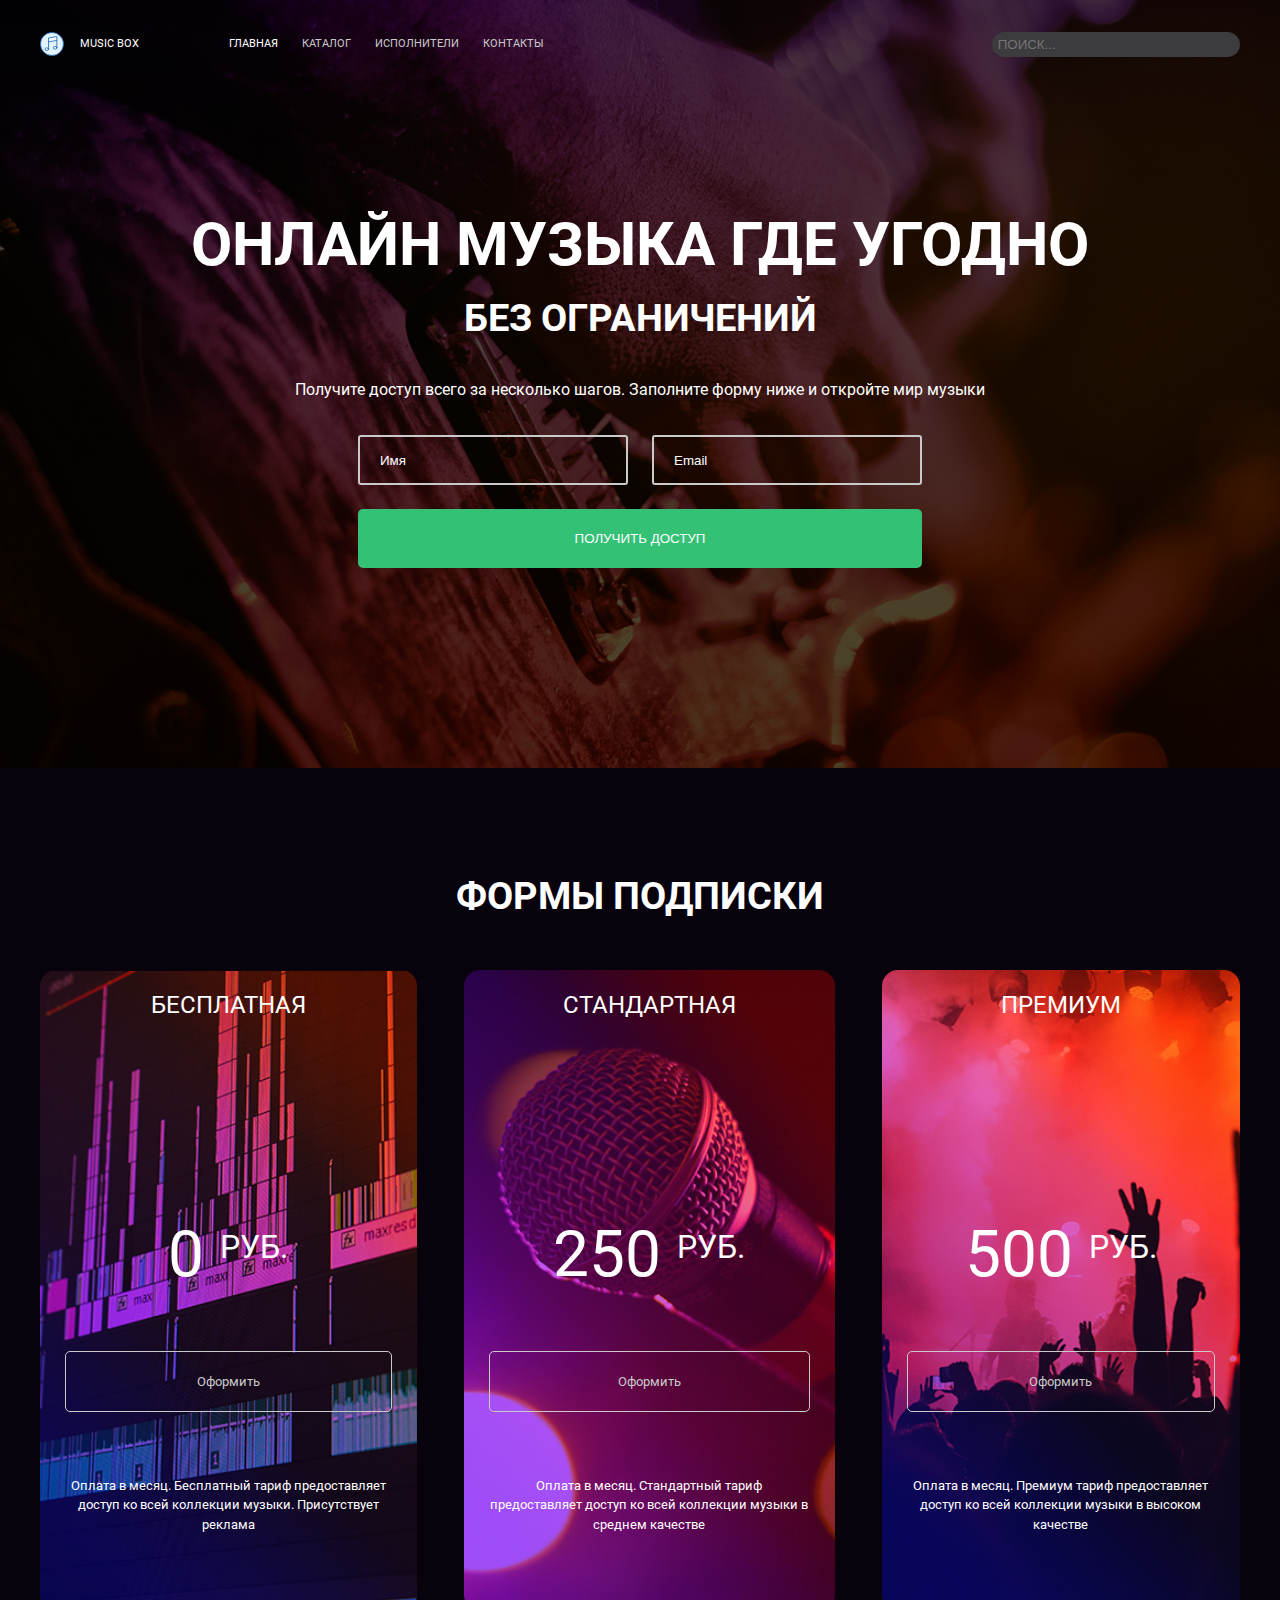
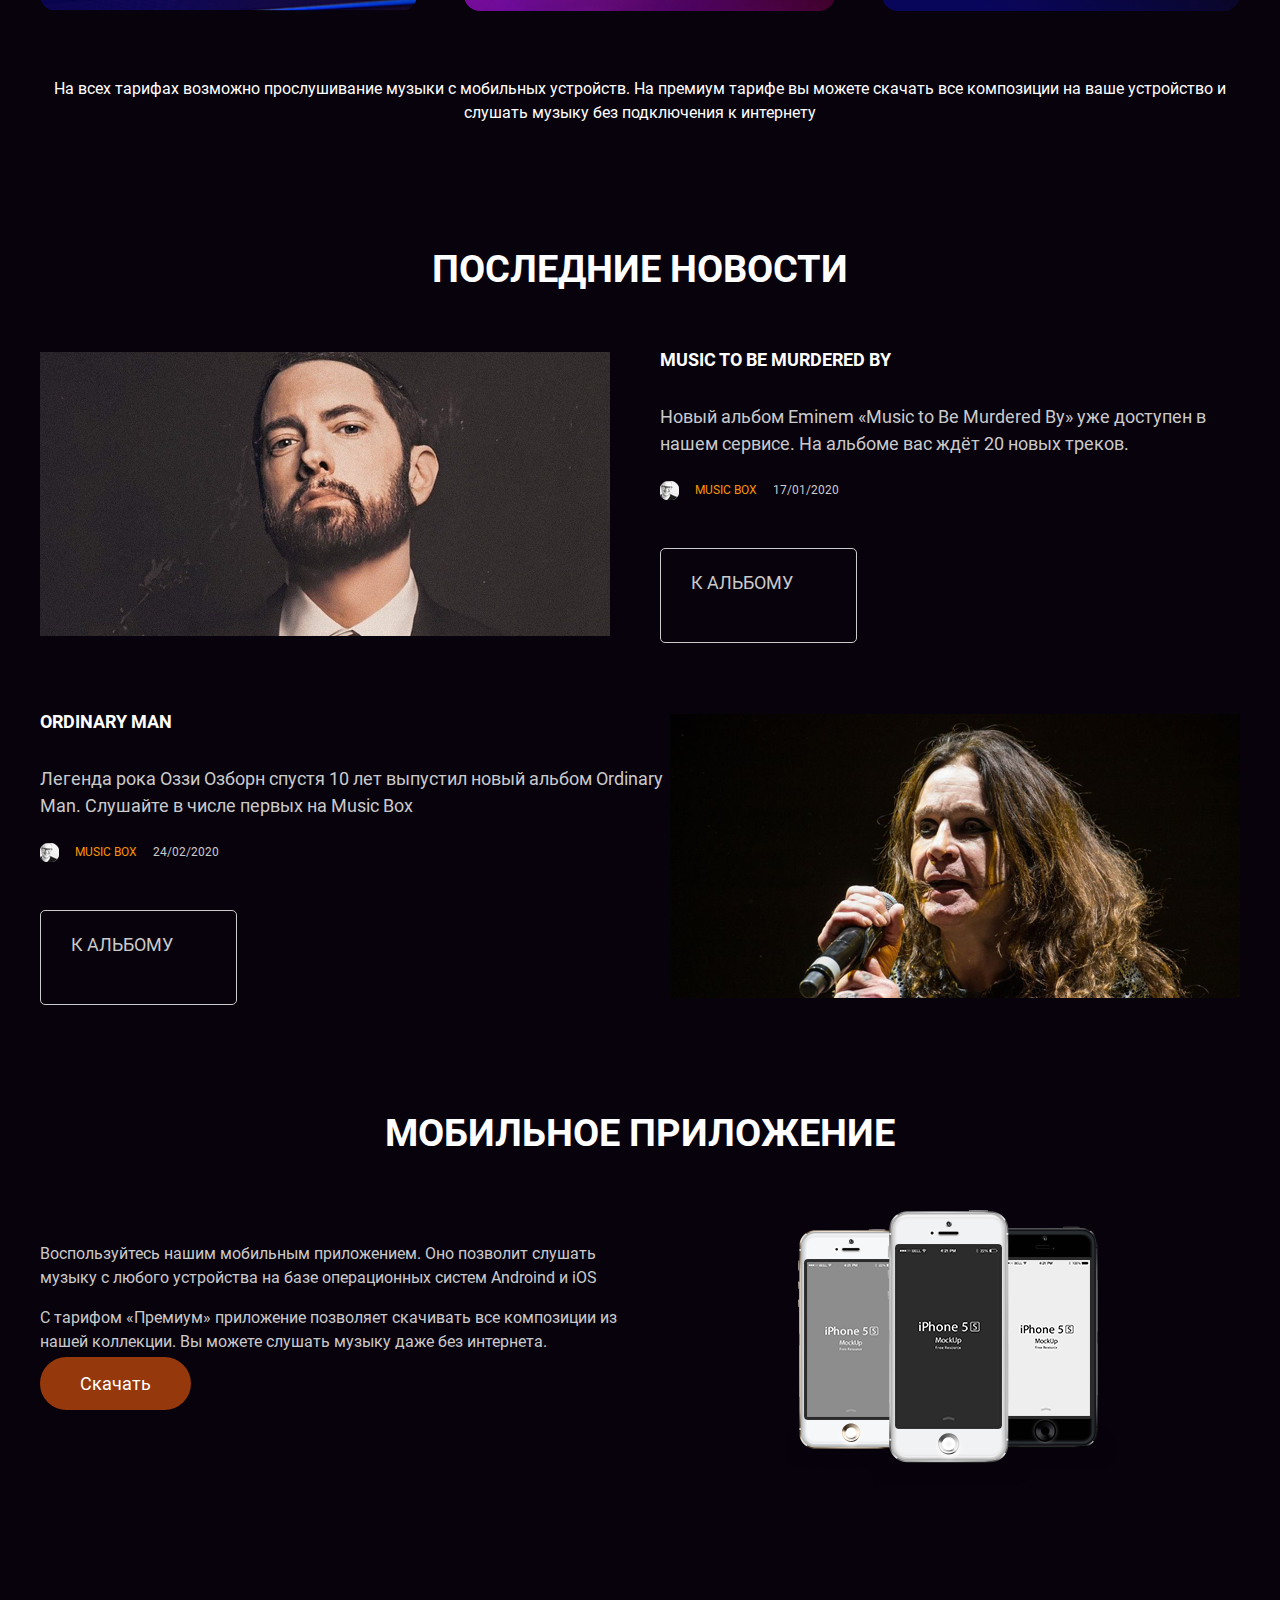
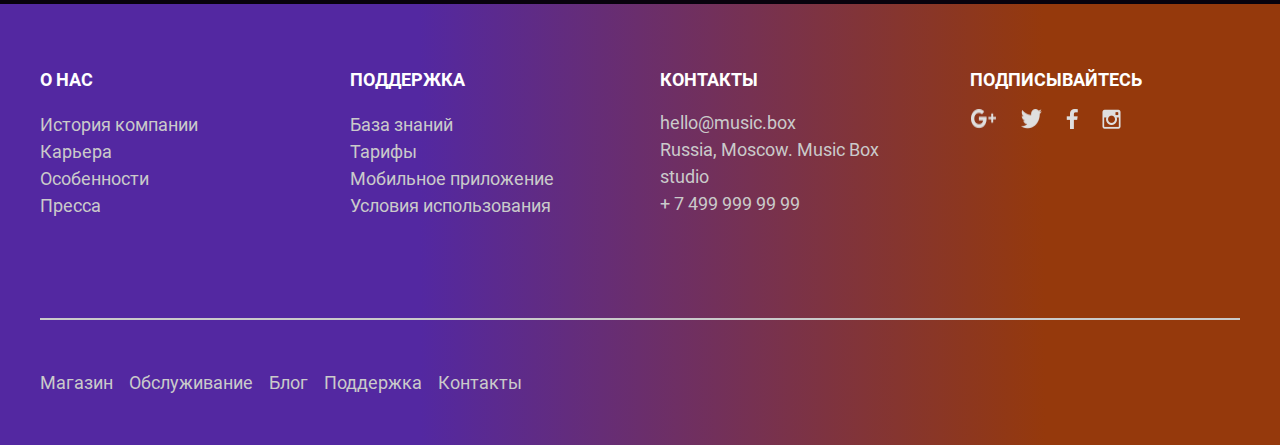
==== commit 39e27d23: "." ====
--- a/src/index.html
+++ b/src/index.html
@@ -6,19 +6,19 @@
     <title>MrsDante/layout-designer-project-lvl2</title>
 </head>
 <body>
-      <div id="page-description" class=" main-container page-description-background">
+      <section id="page-description" class=" main-container page-description-background">
           <div class="content-wrapper">
               <header>
                   <div class="header-left">
                       <div class="sign-plus-music-box">
                           <img alt="musical sign" src="images/logo.svg" class="musical-sign">
-                          <div class="music-box">MUSIC BOX</div>
+                          <p class="music-box">MUSIC BOX</p>
                       </div>
                       <div class="header-navigation">
-                          <div class="bright-text-color">ГЛАВНАЯ</div>
-                          <div>КАТАЛОГ</div>
-                          <div>ИСПОЛНИТЕЛИ</div>
-                          <div>КОНТАКТЫ</div>
+                          <a href ="#" class="bright-text-color">ГЛАВНАЯ</a>
+                          <a href ="#" class="gray-color">КАТАЛОГ</a>
+                          <a href ="#">ИСПОЛНИТЕЛИ</a>
+                          <a href ="#">КОНТАКТЫ</a>
                       </div>
                   </div>
                   <input type="text" placeholder=" ПОИСК..." class="search-form">
@@ -26,41 +26,40 @@
               <div class="subscribe-section">
                   <h1>ОНЛАЙН МУЗЫКА ГДЕ УГОДНО</h1>
                   <h2>БЕЗ ОГРАНИЧЕНИЙ</h2>
-                  <div class="instruction">
-                      <span>Получите доступ всего за несколько шагов.</span>
-                      <span>Заполните форму ниже и откройте мир музыки</span>
-                  </div>
+                  <p class="instruction">
+                      Получите доступ всего за несколько шагов.
+                      Заполните форму ниже и откройте мир музыки
+                  </p>
                   <form class="page-description-forms">
                       <div class="form-inputs bright-color">
                           <input type="text" placeholder="Имя" class="bright-text-color">
                           <input type="text" placeholder="Email" class="bright-text-color">
                       </div>
-                      <button type="submit" class="btn bright-text-color bg-color">Получить доступ</button>
+                      <button type="submit" class="btn bright-text-color bg-color btn-green">Получить доступ</button>
                   </form>
               </div>
           </div>
-      </div>
-      <div id="page-pricing" class="page-pricing-background bright-text-color">
+      </section>
+
+      <section id="page-pricing" class="page-pricing-background bright-text-color">
           <div class="page-pricing-content">
               <h2>Формы подписки</h2>
               <div class="pricing-cards">
+
                   <div class="pricing-item bg-1">
                       <h3>Бесплатная</h3>
                       <p class="pricing-value">0&nbsp;<span class="currency">РУБ.</span></p>
-                      <button type="submit" class="page-pricing-btn ">
-                          <a href="#">Оформить</a>
-                      </button>
+                      <a href="#" class="page-pricing-btn">Оформить</a>
                       <p class="pricing-footer">
                           Оплата в месяц. Бесплатный тариф предоставляет доступ ко всей коллекции музыки.
                           Присутствует реклама
                       </p>
                   </div>
+
                   <div class="pricing-item bg-2">
                       <h3>Стандартная</h3>
                       <p class="pricing-value">250&nbsp;<span class="currency">РУБ.</span></p>
-                      <button type="submit" class="page-pricing-btn ">
-                        <a href="#">Оформить</a>
-                      </button>
+                      <a href="#" class="page-pricing-btn">Оформить</a>
                       <p class="pricing-footer">
                           Оплата в месяц. Стандартный тариф предоставляет доступ ко всей коллекции музыки
                           в среднем качестве
@@ -69,9 +68,7 @@
                   <div class="pricing-item bg-3">
                       <h3>Премиум</h3>
                       <div class="pricing-value"><span>500</span>&nbsp;<span class="currency">РУБ.</span></div>
-                      <button type="submit" class="page-pricing-btn">
-                          <a href="#">Оформить</a>
-                      </button>
+                      <a href="#" class="page-pricing-btn">Оформить</a>
                       <p class="pricing-footer">
                           Оплата в месяц. Премиум тариф предоставляет доступ ко всей коллекции музыки в высоком качестве
                       </p>
@@ -82,8 +79,9 @@
                   скачать все композиции на ваше устройство и слушать музыку без подключения к интернету
               </p>
           </div>
-      </div>
-      <div id="page-news">
+      </section>
+
+      <section id="page-news">
           <div class="content-wrapper">
               <h2 class="bright-text-color margin-btm-48">Последние новости</h2>
               <div class="news-item">
@@ -100,9 +98,9 @@
                               <span>MUSIC BOX</span>
                               <div>17/01/2020</div>
                           </div>
-                          <button type="submit" class="btn page-news-btn">
-                            <a href="#">К альбому</a>
-                          </button>
+                          
+                            <a href="#" class="btn page-news-btn">К альбому</a>
+                         
                       </div>
                   </div>
               </div>
@@ -119,17 +117,16 @@
                               <span>MUSIC BOX</span>
                               <div>24/02/2020</div>
                           </div>
-                          <button type="submit" class="btn page-news-btn">
-                              <a href="#">К альбому</a>
-                          </button>
+                          <a href="#" class="btn page-news-btn">К альбому</a>
                       </div>
                   </div>
                   <img src="images/Ordinary Man.png" alt="фото Оззи Озборн">
               </div>
               <div class="news-block"></div>
           </div>
-      </div>
-      <div id="page-app">
+      </section>
+
+      <section id="page-app">
           <div class="content-wrapper">
               <h2 class="bright-text-color">Мобильное приложение</h2>
               <div class="page-app-content">
@@ -139,36 +136,41 @@
                           <p>С тарифом «Премиум» приложение позволяет скачивать все композиции из нашей коллекции.
                               Вы можете слушать музыку даже без интернета.</p>
                       </div>
-                      <button type="submit" class="page-app-btn bright-text-color">
-                          <a href="#">Скачать</a>
-                      </button>
+                      
+                          <a href="#" class="page-app-btn bright-text-color">Скачать</a>
+                     
                   </div>
                   <img src="images/iphone.png" alt="айфоны">
               </div>
           </div>
-      </div>
+      </section>
+
       <footer class="bg-gradient">
           <div class="content-wrapper">
               <div class="footer-top-part">
                   <div>
                       <h2 class="footer-topic">О нас</h2>
-                      <div><a href="#">История компании</a></div>
-                      <div><a href="#">Карьера</a></div>
-                      <div><a href="#">Особенности</a></div>
-                      <div><a href="#">Пресса</a></div>
+                      <ul class="footer-items-list">
+                      <li class="footer-item"><a href="#">История компании</a></li>
+                      <li class="footer-item"><a href="#">Карьера</a></li>
+                      <li class="footer-item"><a href="#">Особенности</a></li>
+                      <li class="footer-item"><a href="#">Пресса</a></li>
+                      </ul>
                   </div>
                   <div>
                       <h2 class="footer-topic">Поддержка</h2>
-                      <a href="#">База знаний</a><br>
-                      <a href="#">Тарифы</a><br>
-                      <a href="#">Мобильное приложение</a><br>
-                      <a href="#">Условия использования</a>
+                      <ul class="footer-items-list">
+                        <li class="footer-item"><a href="#">База знаний</a></li>
+                        <li class="footer-item"><a href="#">Тарифы</a></li>
+                        <li class="footer-item"><a href="#">Мобильное приложение</a></li>
+                        <li class="footer-item"><a href="#">Условия использования</a></li>
+                      </ul>
                   </div>
                   <div>
                       <h2 class="footer-topic">Контакты</h2>
-                      <div>hello@music.box</div>
-                      <div>Russia, Moscow. Music Box studio</div>
-                      <div>+ 7 499 999 99 99</div>
+                      <a href="#">hello@music.box</a>
+                      <p class="footer-adress">Russia, Moscow. Music Box studio</p>
+                      <a href="#">+ 7 499 999 99 99</a>
                   </div>
                   <div>
                       <h2 class="footer-topic">Подписывайтесь</h2>
--- a/src/css/app.css
+++ b/src/css/app.css
@@ -128,6 +128,10 @@
 
 .bright-color {
   color: #FFFFFF;
+}
+
+.grey-color {
+  color: #CACACA;
 }
 
 .search-form {
@@ -258,6 +262,10 @@
   -webkit-box-align: stretch;
       -ms-flex-align: stretch;
           align-items: stretch;
+}
+
+.btn-green {
+  background-color: #34C176;
 }
 
 @media (max-width: 770px) {
@@ -692,6 +700,15 @@
   gap: 24px;
 }
 
+.footer-items-list {
+  list-style-type: none;
+  padding: 0;
+}
+
+.footer-adress {
+  margin: 0;
+}
+
 @media (max-width: 770px) {
   .footer-top-part {
     display: -ms-grid;
@@ -837,17 +854,17 @@
   width: 100%;
   background-color: transparent;
   border: 1px solid #CACACA;
+  -webkit-box-sizing: border-box;
+          box-sizing: border-box;
+  text-align: center;
 }
 
 a {
   text-decoration: none;
-  color: #FFFFFF;
 }
 
 .pricing-item {
-  -webkit-box-flex: 1;
-      -ms-flex: 1;
-          flex: 1;
+  /*flex: 1;*/
   display: -webkit-box;
   display: -ms-flexbox;
   display: flex;
@@ -858,8 +875,10 @@
   -webkit-box-align: center;
       -ms-flex-align: center;
           align-items: center;
-  padding-left: 1.5rem;
-  padding-right: 1.5rem;
+  /*padding-left: 1.5rem;
+  padding-right: 1.5rem;*/
+  padding-right: 25px;
+  padding-left: 25px;
   padding-bottom: 64px;
   border-radius: 1rem;
   font-size: 12.8px;
@@ -871,6 +890,8 @@
   font-size: 24px;
   line-height: 36px;
   text-transform: uppercase;
+  font-weight: 400;
+  margin-top: 17px;
 }
 
 .pricing-value {
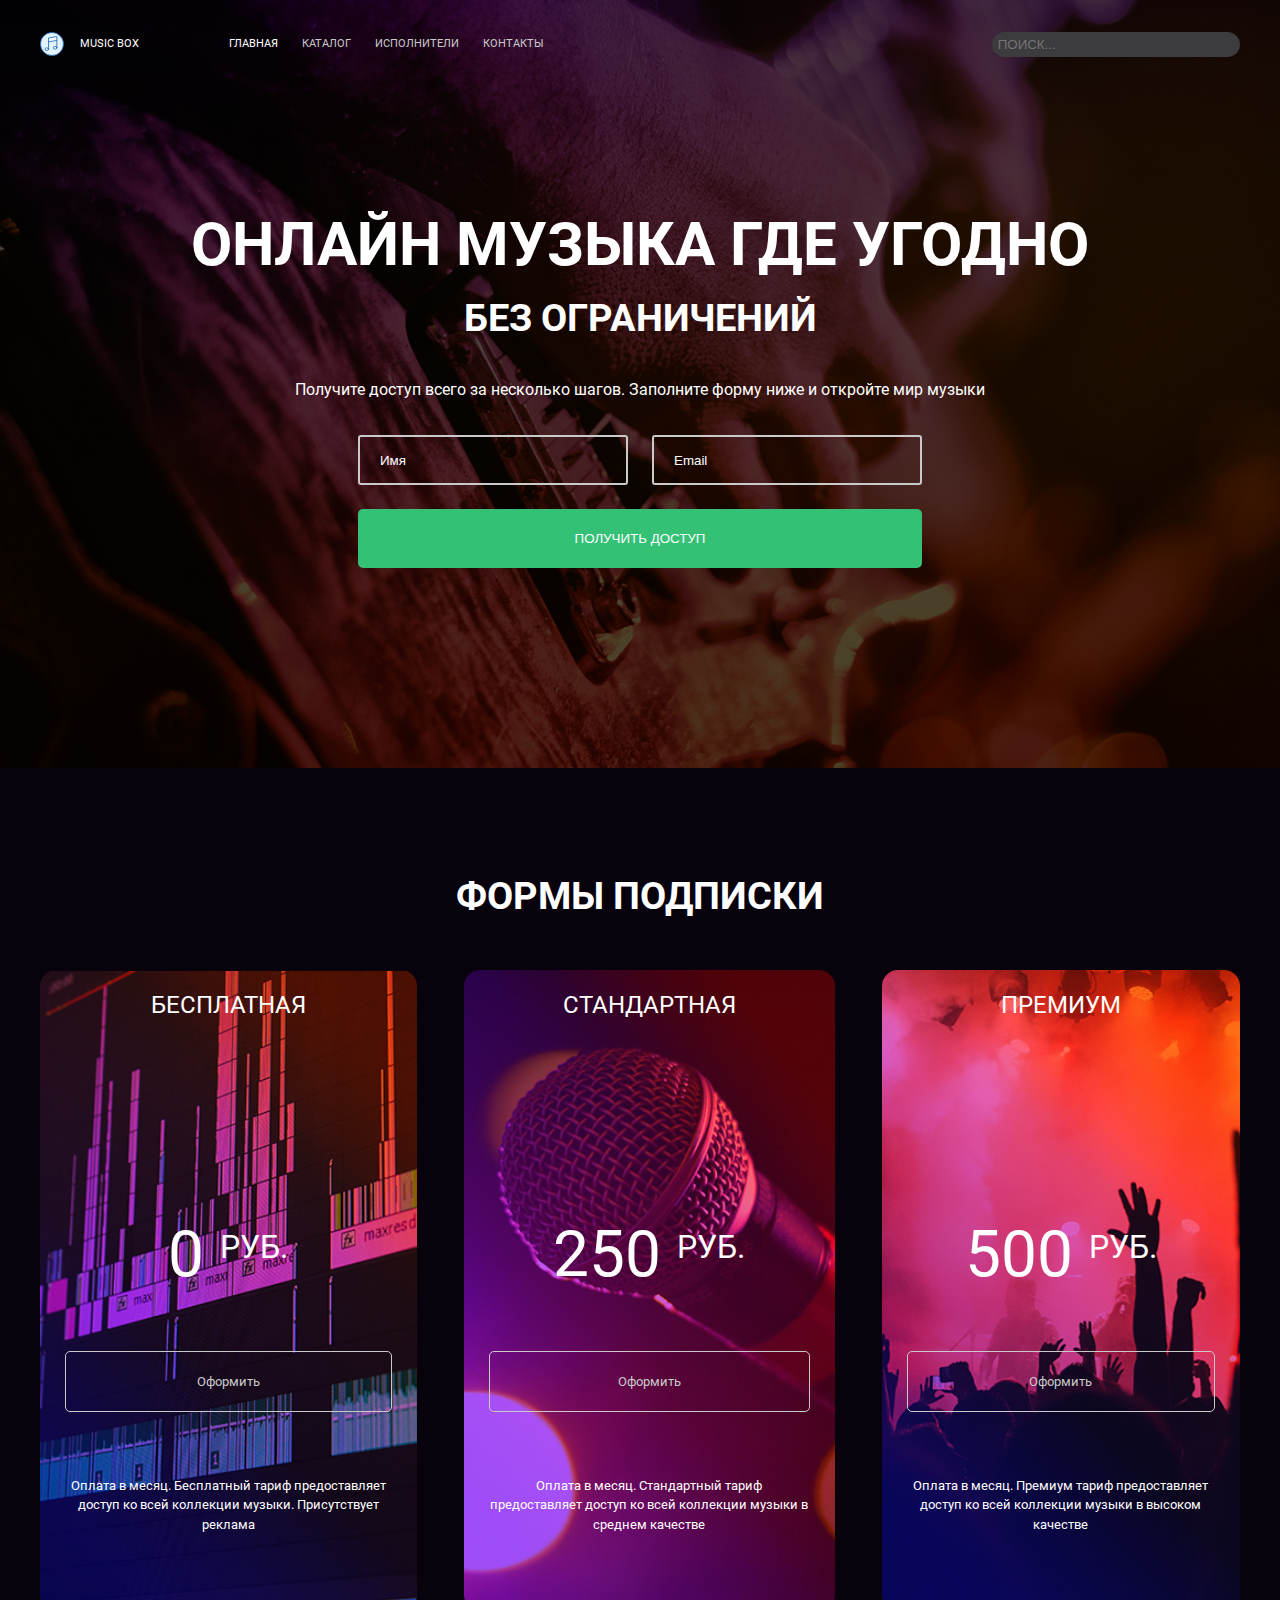
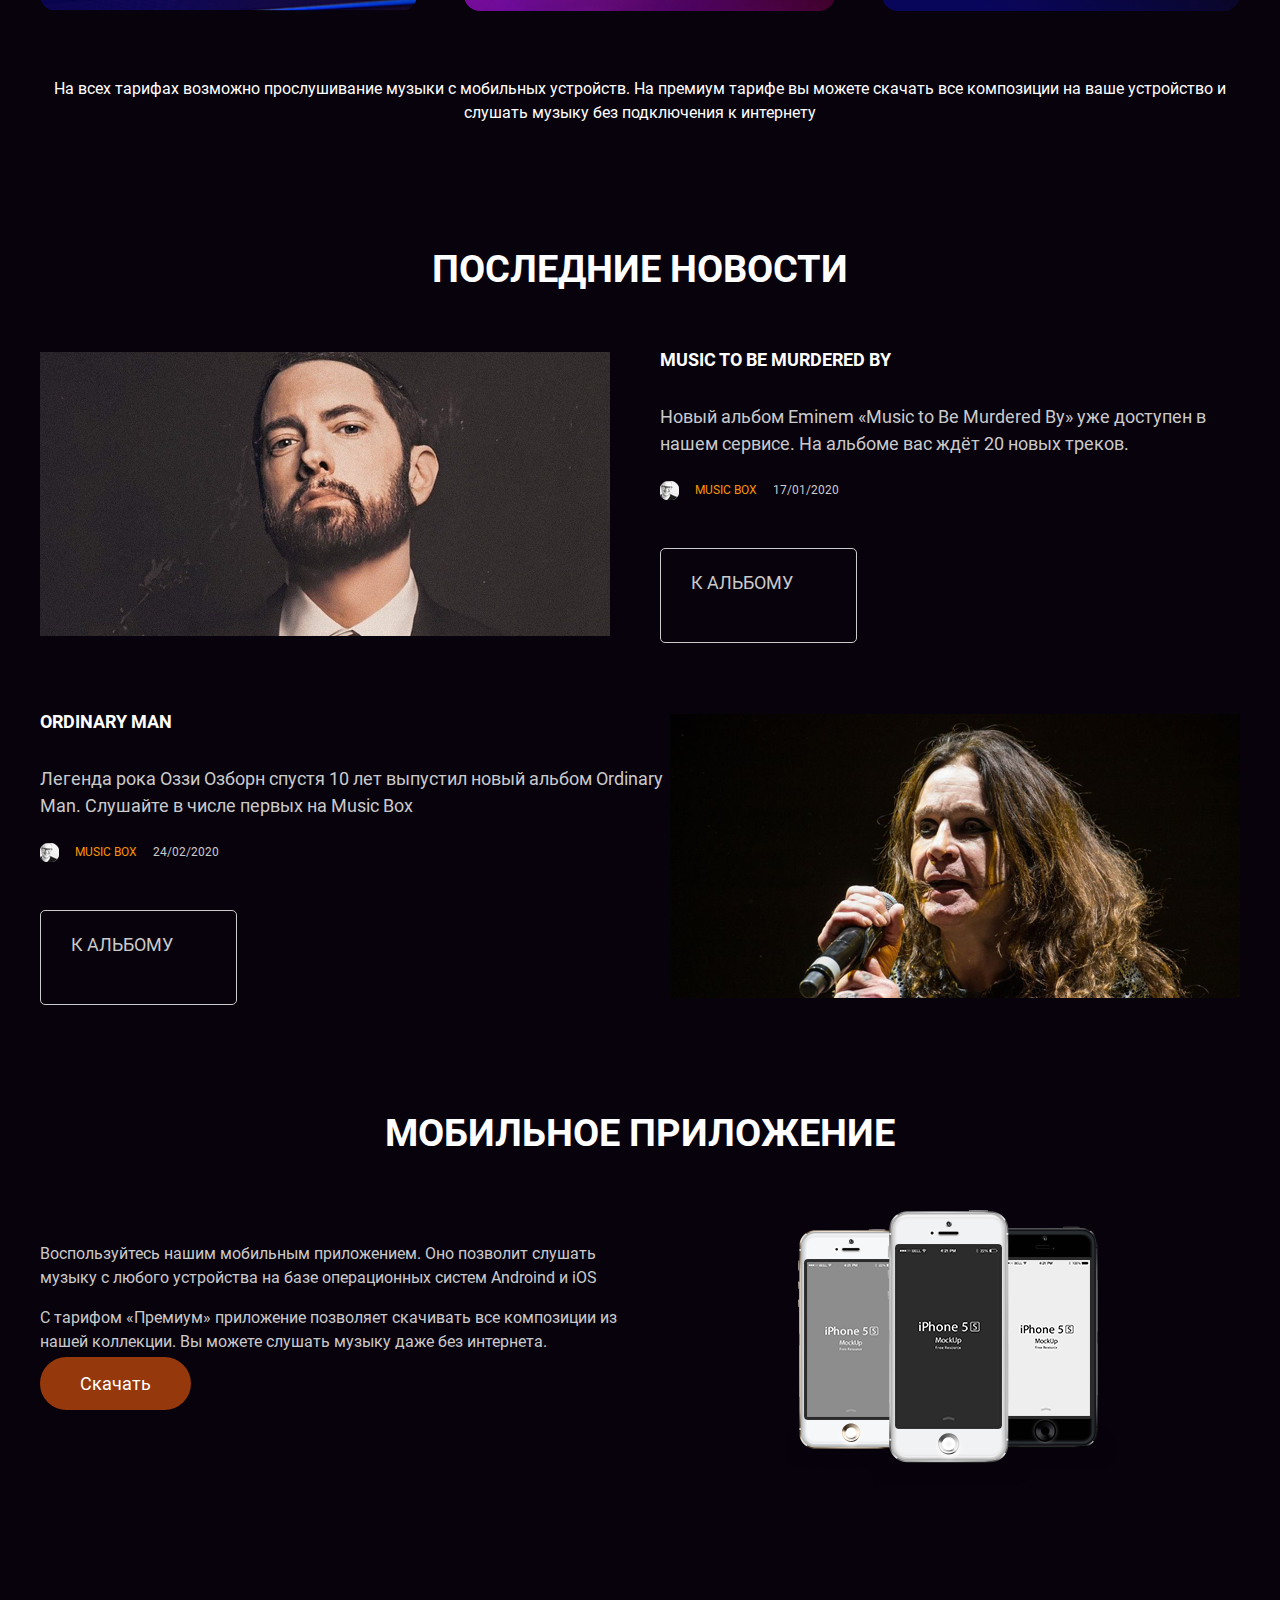
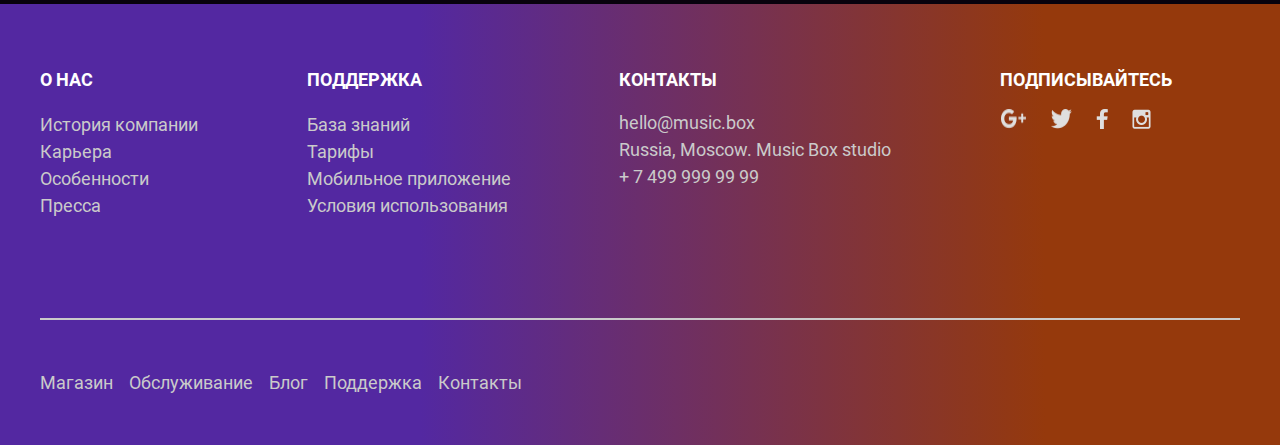
==== commit 93491cae: "." ====
--- a/src/index.html
+++ b/src/index.html
@@ -184,11 +184,11 @@
               </div>
               <hr class="line">
               <div class="footer-down-part">
-                  <span>Магазин</span>
-                  <span>Обслуживание</span>
-                  <span>Блог</span>
-                  <span>Поддержка</span>
-                  <span>Контакты</span>
+                  <a href ="#">Магазин</a>
+                  <a href ="#">Обслуживание</a>
+                  <a href ="#">Блог</a>
+                  <a href ="#">Поддержка</a>
+                  <sa href ="#">Контакты</a>
               </div>
           </div>
       </footer>
--- a/src/css/app.css
+++ b/src/css/app.css
@@ -644,8 +644,8 @@
 .footer-top-part {
   display: -ms-grid;
   display: grid;
-  -ms-grid-columns: (1fr)[4];
-      grid-template-columns: repeat(4, 1fr);
+  -ms-grid-columns: (auto)[4];
+      grid-template-columns: repeat(4, auto);
   gap: 40px;
   padding-top: 62px;
   padding-bottom: 72px;
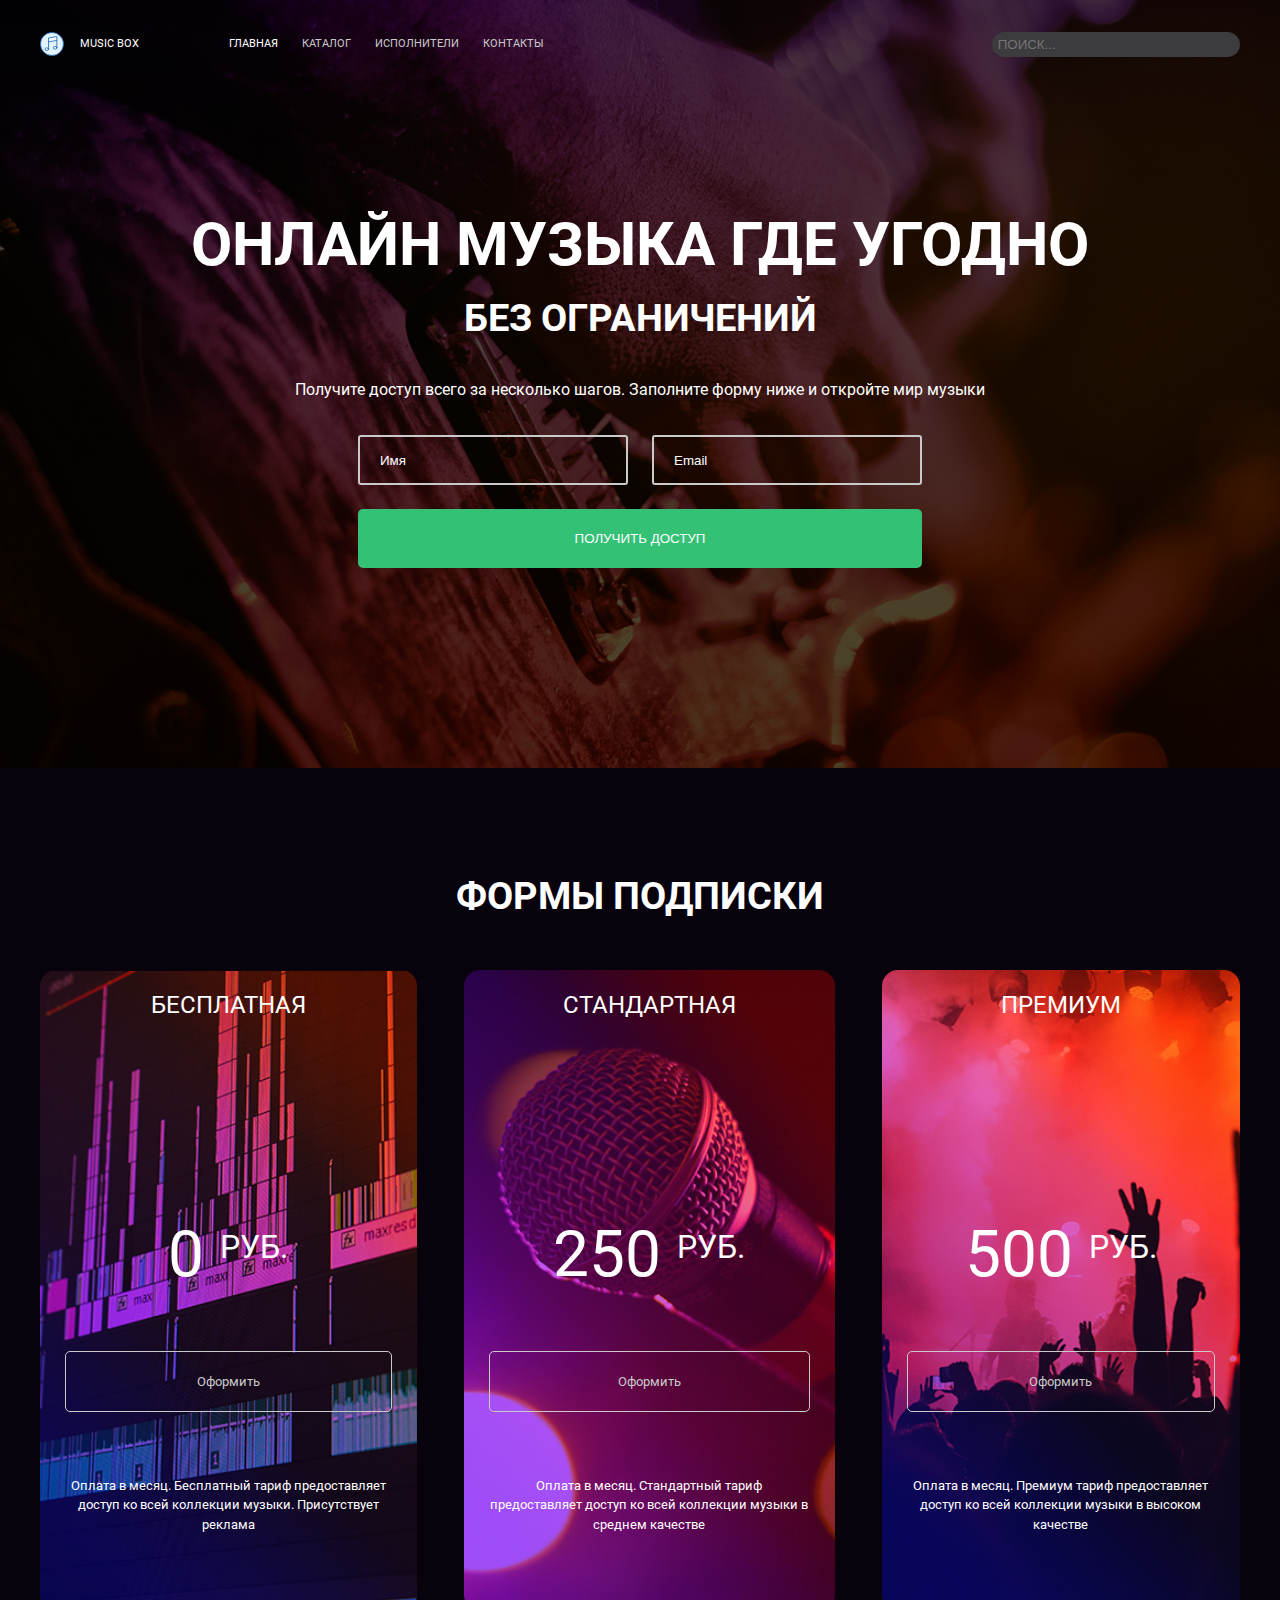
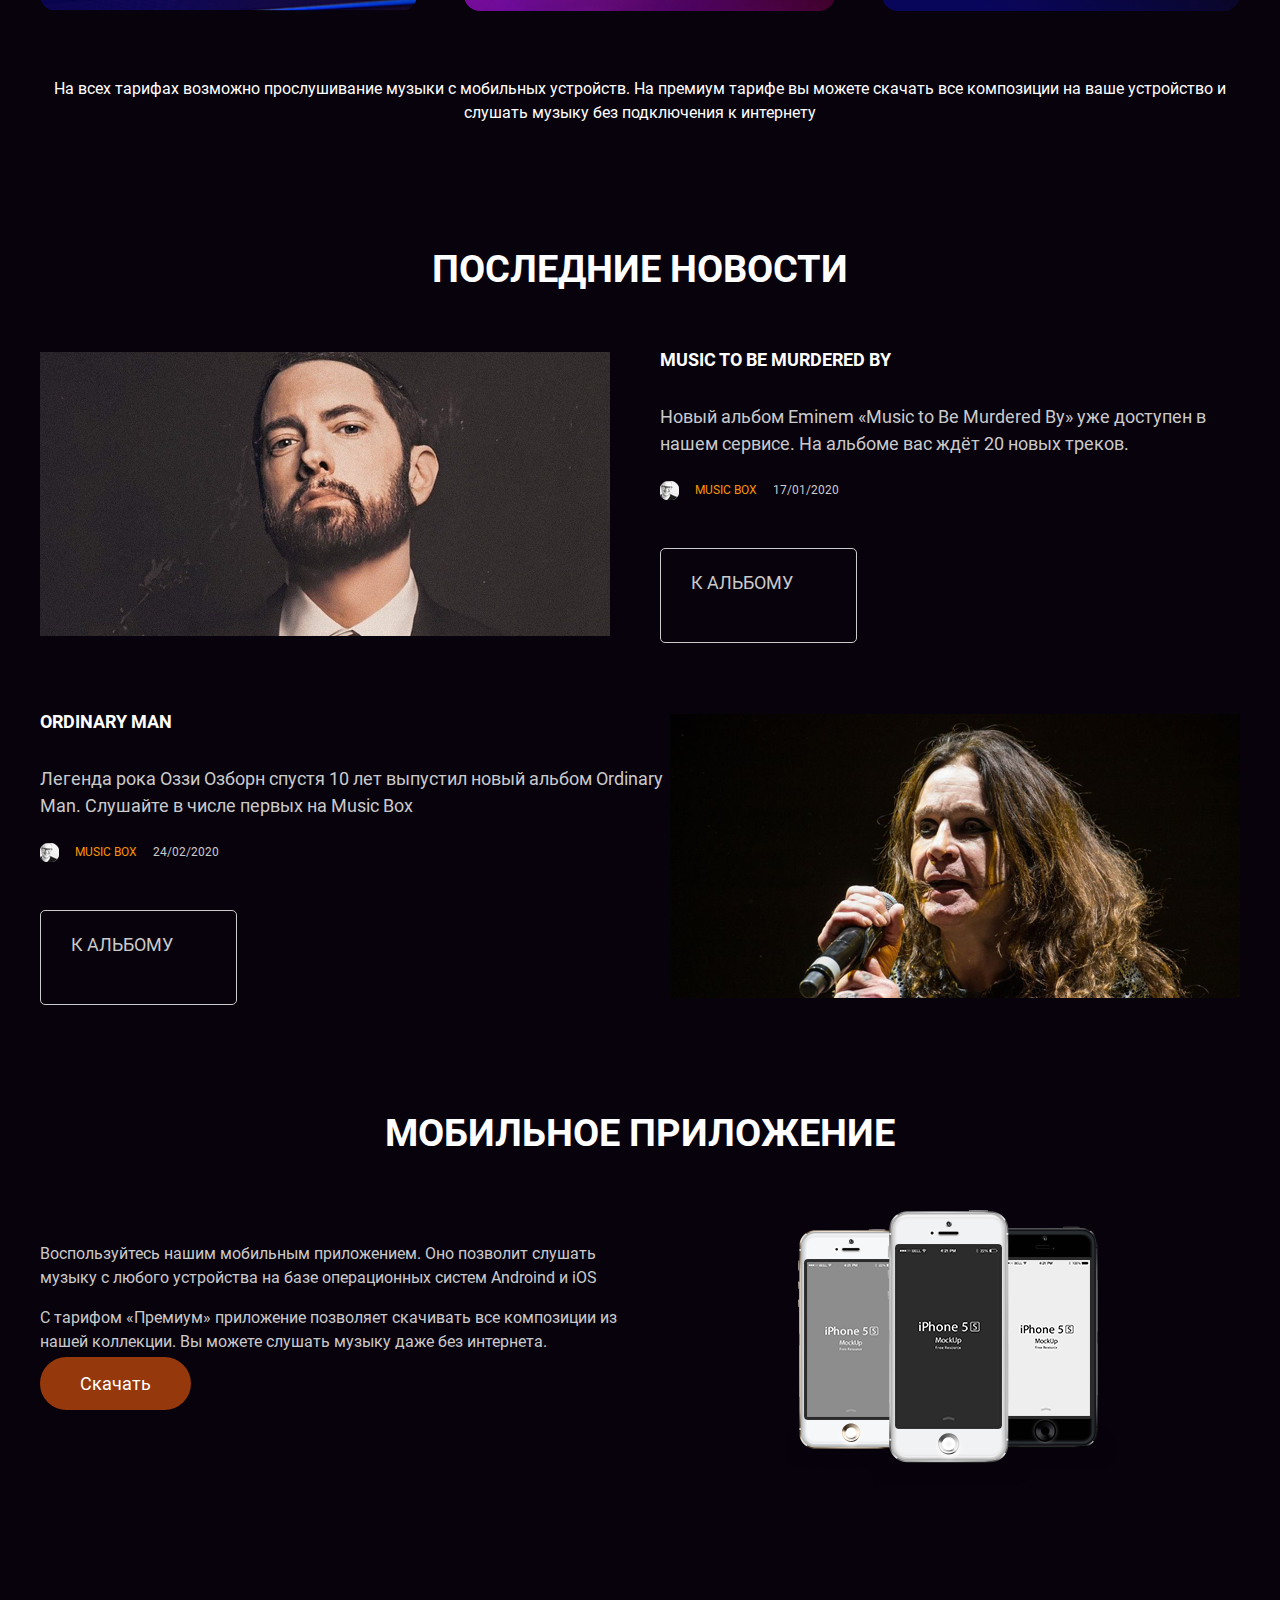
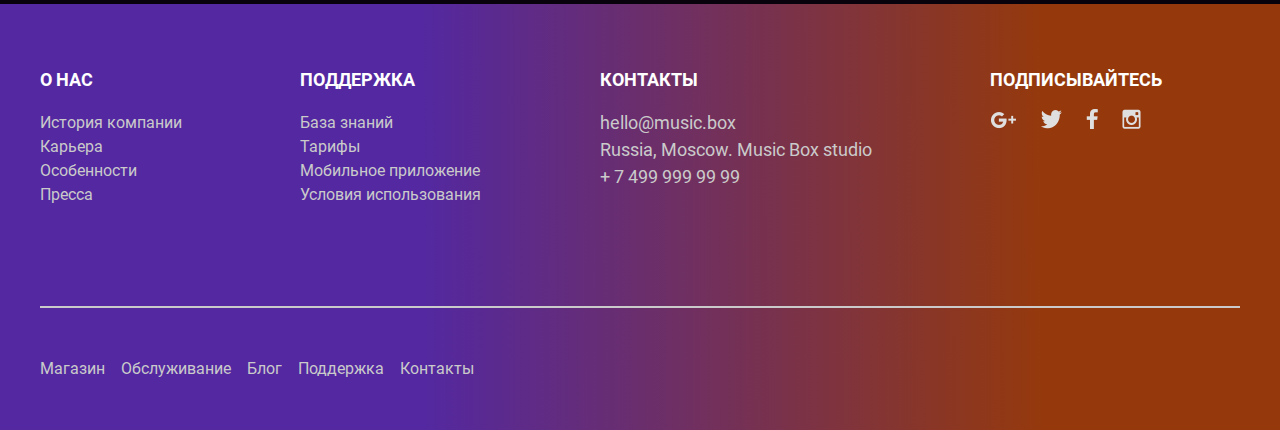
==== commit 4336a071: "." ====
--- a/src/index.html
+++ b/src/index.html
@@ -175,20 +175,20 @@
                   <div>
                       <h2 class="footer-topic">Подписывайтесь</h2>
                       <div class="media">
-                          <img src="images/Google+.png" alt="знак Гугл+">
-                          <img src="images/Twitter.png" alt="знак Твиттер">
-                          <img src="images/Facebook.png" alt="знак Фейсбук">
-                          <img src="images/Instagram.png" alt="знак Инстаграма">
+                        <a href ="#"><img src="images/Google+.png" alt="знак Гугл+"></a>
+                        <a href ="#"><img src="images/Twitter.png" alt="знак Твиттер"></a>
+                        <a href ="#"><img src="images/Facebook.png" alt="знак Фейсбук"></a>
+                        <a href ="#"><img src="images/Instagram.png" alt="знак Инстаграма"></a>
                       </div>
                   </div>
               </div>
               <hr class="line">
               <div class="footer-down-part">
-                  <a href ="#">Магазин</a>
-                  <a href ="#">Обслуживание</a>
-                  <a href ="#">Блог</a>
-                  <a href ="#">Поддержка</a>
-                  <sa href ="#">Контакты</a>
+                  <a href ="#" class="footer-down-part-item">Магазин</a>
+                  <a href ="#" class="footer-down-part-item">Обслуживание</a>
+                  <a href ="#" class="footer-down-part-item">Блог</a>
+                  <a href ="#" class="footer-down-part-item">Поддержка</a>
+                  <a href ="#" class="footer-down-part-item">Контакты</a>
               </div>
           </div>
       </footer>
--- a/src/css/app.css
+++ b/src/css/app.css
@@ -705,6 +705,14 @@
   padding: 0;
 }
 
+.footer-item {
+  font-size: 16px;
+}
+
+.footer-down-part-item {
+  font-size: 16px;
+}
+
 .footer-adress {
   margin: 0;
 }
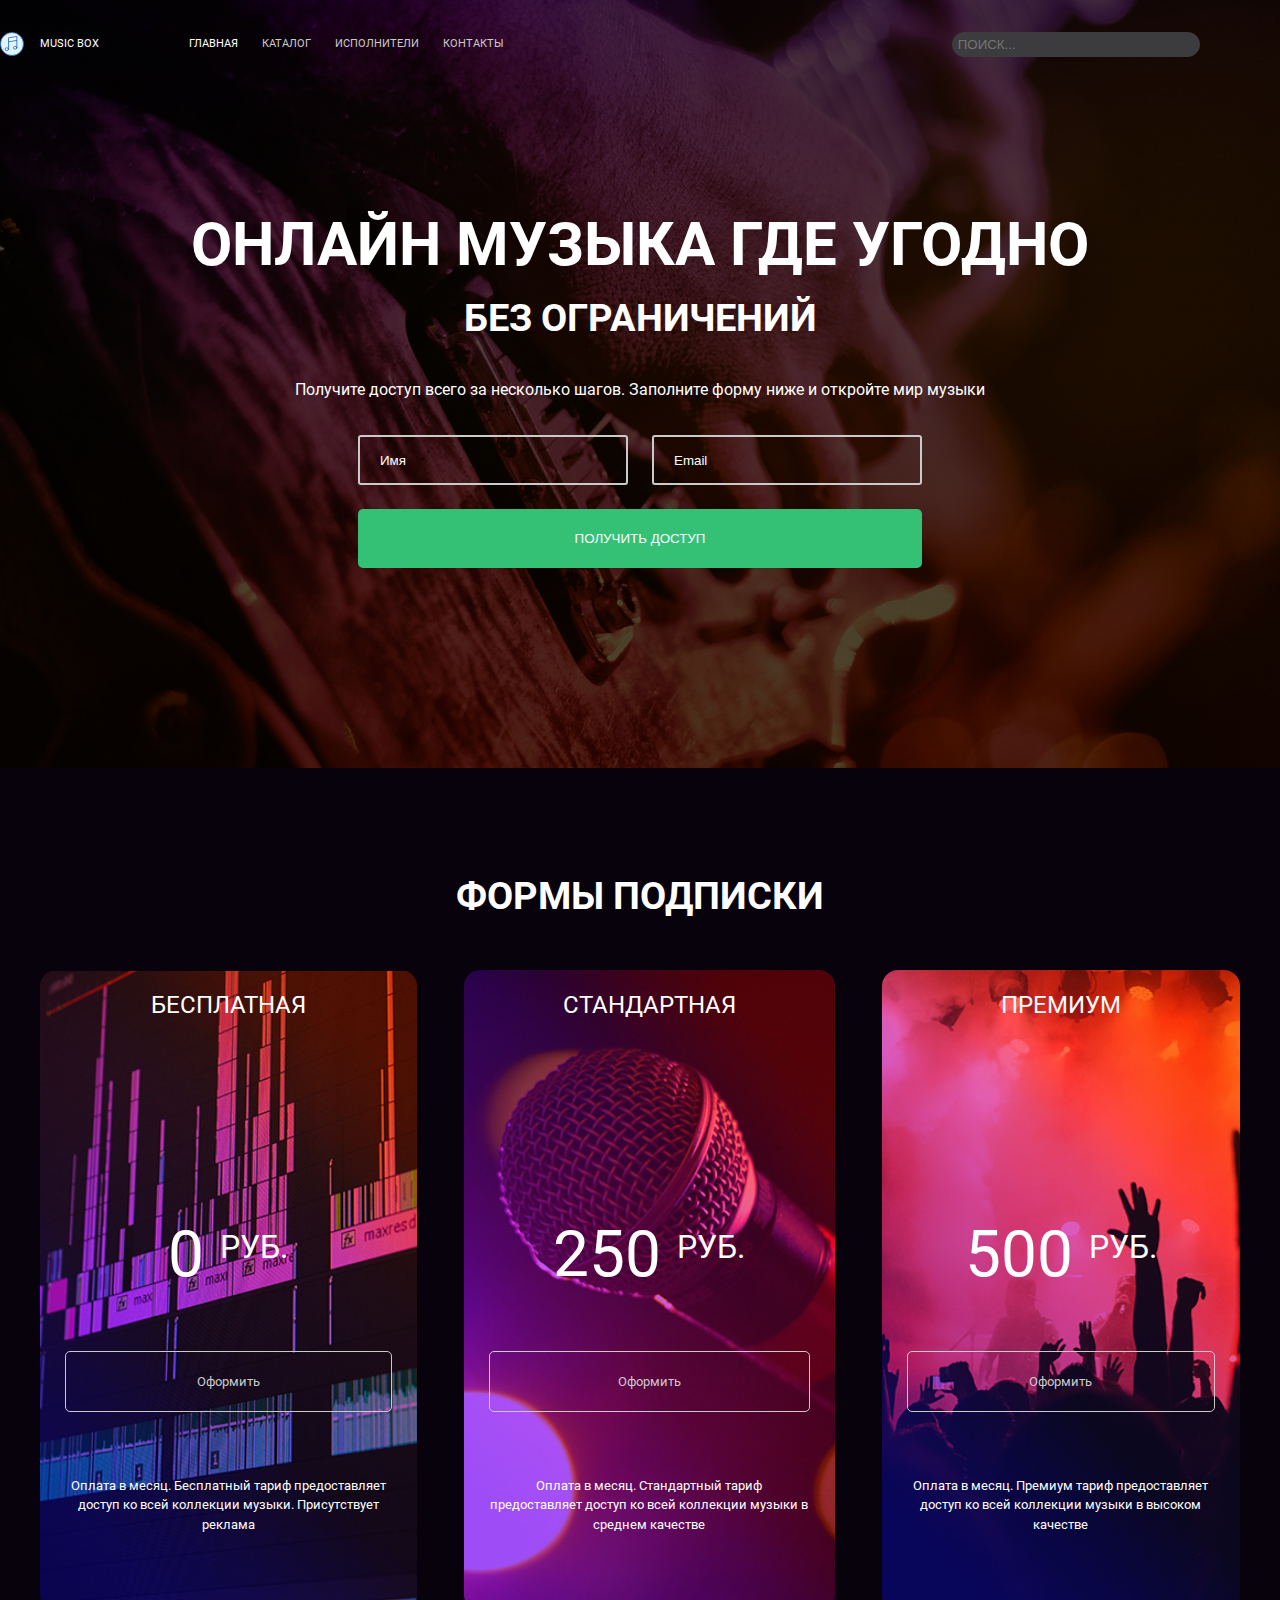
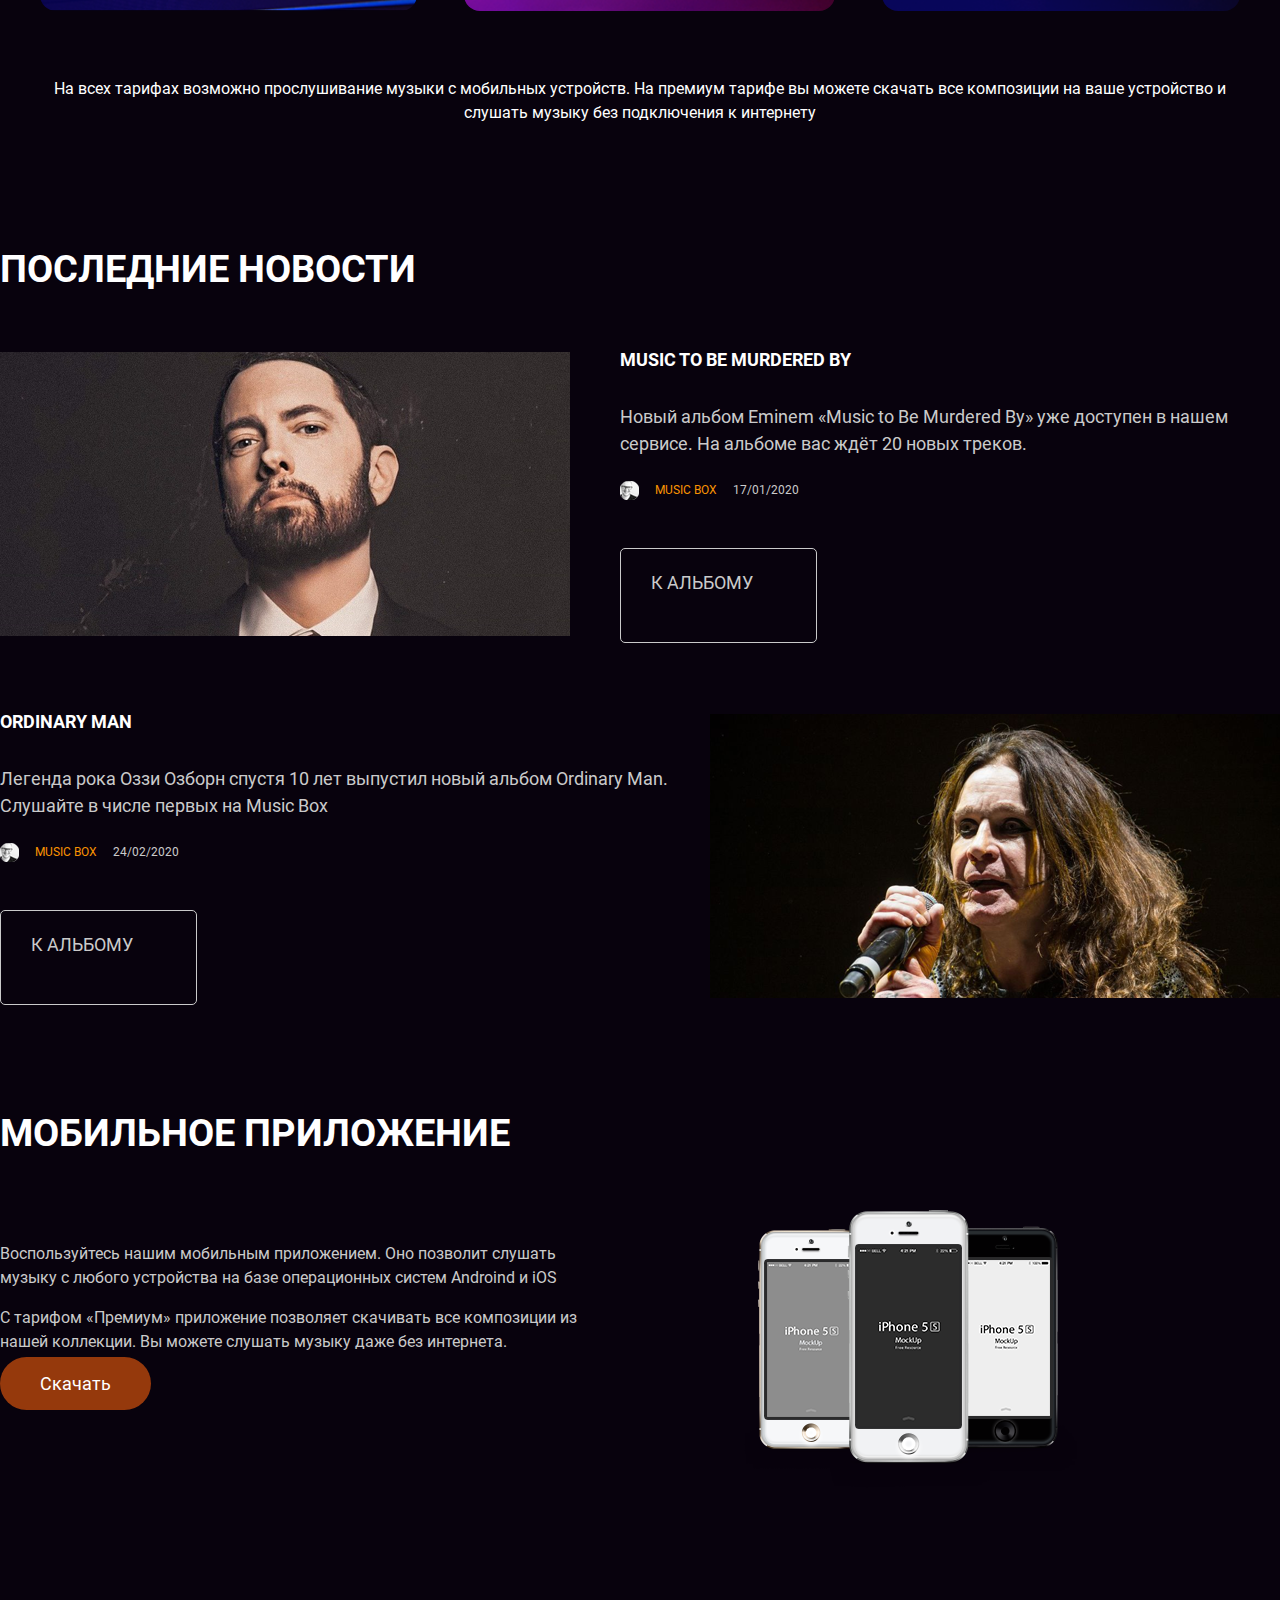
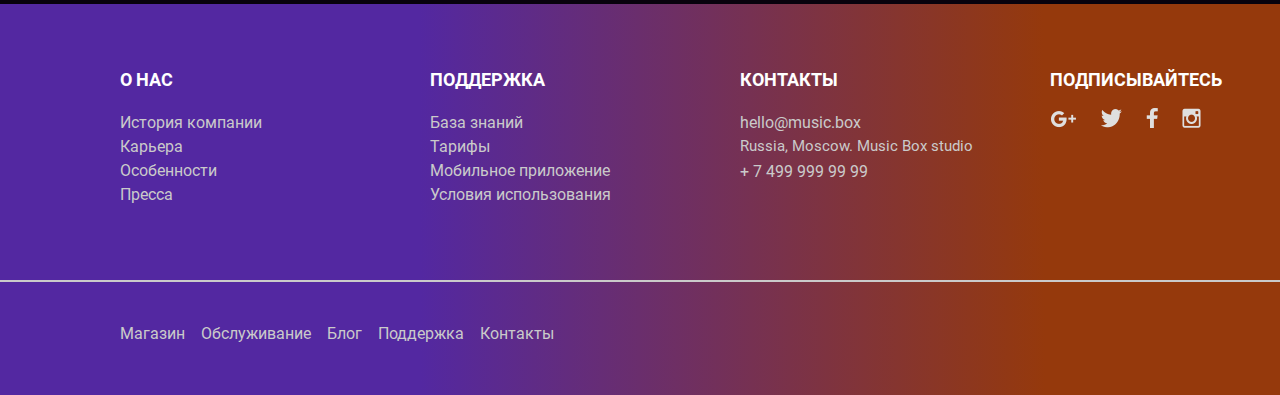
==== commit f654fd69: "." ====
--- a/src/index.html
+++ b/src/index.html
@@ -168,9 +168,9 @@
                   </div>
                   <div>
                       <h2 class="footer-topic">Контакты</h2>
-                      <a href="#">hello@music.box</a>
+                      <a href="#" class="footer-item">hello@music.box</a>
                       <p class="footer-adress">Russia, Moscow. Music Box studio</p>
-                      <a href="#">+ 7 499 999 99 99</a>
+                      <a href="#" class="footer-item">+ 7 499 999 99 99</a>
                   </div>
                   <div>
                       <h2 class="footer-topic">Подписывайтесь</h2>
--- a/src/css/app.css
+++ b/src/css/app.css
@@ -14,6 +14,10 @@
   font-weight: 700;
   font-family: "Roboto";
   src: url("../fonts/Roboto-Bold.ttf") format("truetype");
+}
+
+body, html {
+  width: 100%;
 }
 
 body {
@@ -21,6 +25,11 @@
   background-color: #08020d;
   color: #cacaca;
   margin: 0;
+}
+
+section {
+  min-width: 100%;
+  position: relative;
 }
 
 h1 {
@@ -232,24 +241,14 @@
 }
 
 .content-wrapper {
-  display: -webkit-box;
-  display: -ms-flexbox;
-  display: flex;
-  -webkit-box-orient: vertical;
-  -webkit-box-direction: normal;
-      -ms-flex-direction: column;
-          flex-direction: column;
-  -webkit-box-align: center;
-      -ms-flex-align: center;
-          align-items: center;
-  -ms-flex-line-pack: center;
-      align-content: center;
-  -webkit-box-pack: center;
-      -ms-flex-pack: center;
-          justify-content: center;
-  justify-items: center;
-  width: 100%;
-  max-width: 1200px;
+  /*display: flex;
+    flex-direction: column;
+    align-items: center;
+    align-content: center;
+    justify-content: center;
+    justify-items: center;*/
+  width: 100%;
+  /*max-width: 1200px;*/
 }
 
 .align-left {
@@ -639,17 +638,20 @@
 
 .bg-gradient {
   background: linear-gradient(89.75deg, #5328a1 32.83%, #95390c 81.56%);
+  background-position: center;
+  background-size: cover;
 }
 
 .footer-top-part {
   display: -ms-grid;
   display: grid;
-  -ms-grid-columns: (auto)[4];
-      grid-template-columns: repeat(4, auto);
+  -ms-grid-columns: (270px)[4];
+      grid-template-columns: repeat(4, 270px);
   gap: 40px;
   padding-top: 62px;
-  padding-bottom: 72px;
-  width: 100%;
+  padding-bottom: 55px;
+  width: 100%;
+  margin-left: 120px;
 }
 
 .line {
@@ -658,6 +660,7 @@
           box-sizing: border-box;
   border-radius: 0;
   width: 100%;
+  margin: 0;
 }
 
 .footer-down-part {
@@ -673,6 +676,8 @@
   padding-top: 40px;
   padding-bottom: 49px;
   width: 100%;
+  margin-left: 120px;
+  margin-right: 120px;
 }
 
 .footer-topic {
@@ -680,7 +685,7 @@
   line-height: 27px;
   font-weight: bold;
   text-transform: uppercase;
-  margin-bottom: 16px;
+  margin-bottom: 15px;
   color: #FFFFFF;
 }
 
@@ -715,6 +720,7 @@
 
 .footer-adress {
   margin: 0;
+  font-size: 15px;
 }
 
 @media (max-width: 770px) {
